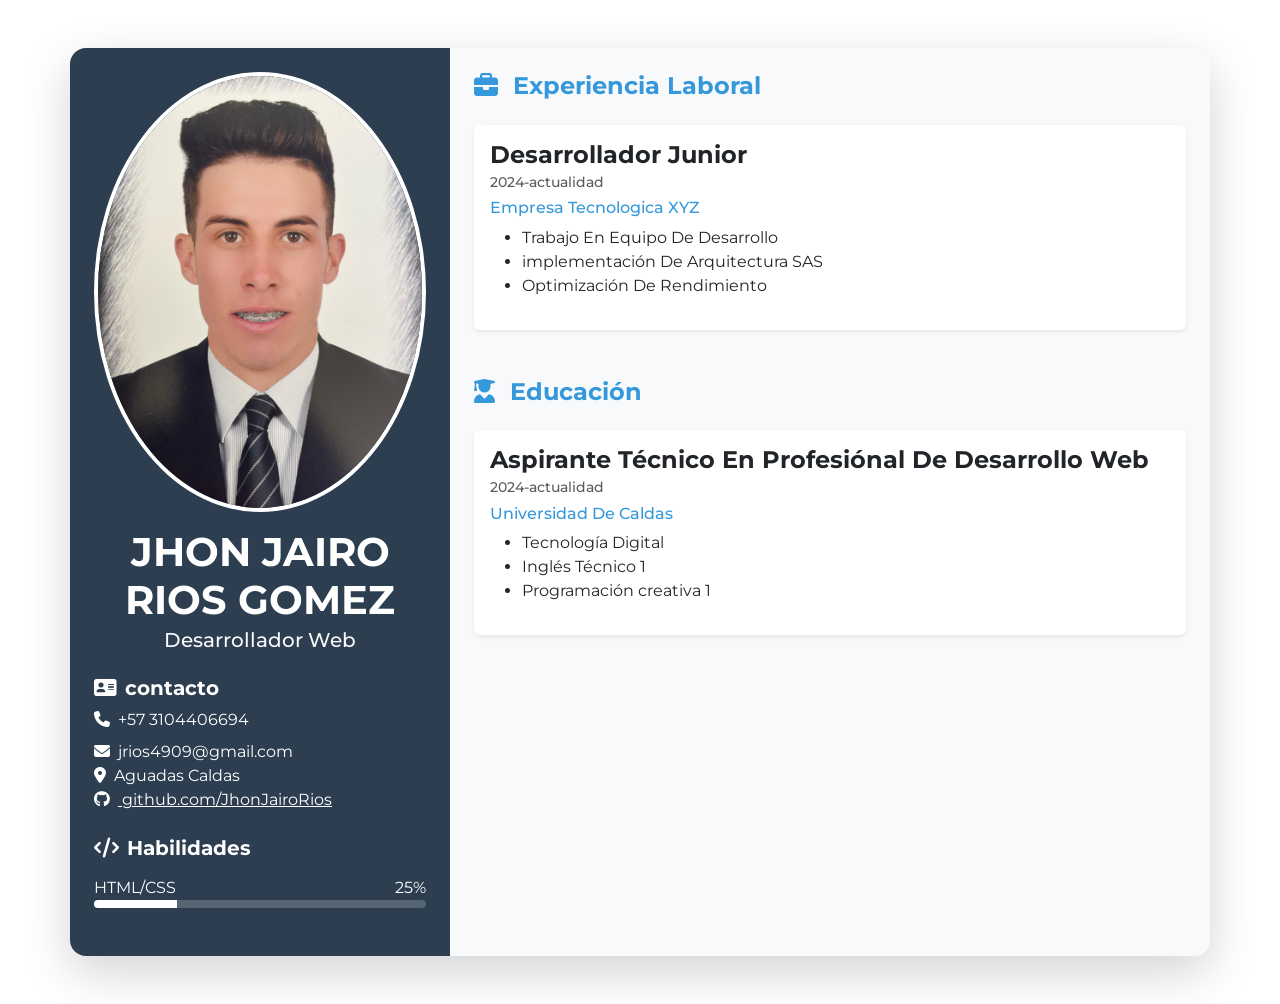
==== index.html @ a8cc1944 "first commit" ====
<!DOCTYPE html>
<html lang="en">

<head>
    <meta charset="UTF-8">
    <meta name="viewport" content="width=device-width, initial-scale=1.0">
    <title>Document</title>
    <!-- Bootstrap 5 -->
    <link href="https://cdn.jsdelivr.net/npm/bootstrap@5.3.0/dist/css/bootstrap.min.css" rel="stylesheet">
    <!-- Font Awesome -->
    <link rel="stylesheet" href="https://cdnjs.cloudflare.com/ajax/libs/font-awesome/6.4.0/css/all.min.css">
    <!-- Google Fonts -->
    <link href="https://fonts.googleapis.com/css2?family=Montserrat:wght@400;600&display=swap" rel="stylesheet">
    <!-- CSS personalizado -->
    <link rel="stylesheet" href="styles.css">
</head>

<body>

    <div class="container-lg my-5">
        <div class="row shadow-lg rounded-4 overflow-hidden">

            <!-- Columna Izquierda -->
            <div class="col-md-4 bg-primary text-white p-4">
                <header class="text-center mb-4">

                    <img src="img/img4.jpg" class="img-fluid rounded-circle border border-4 border-white mb-3"
                        alt="Foto Perfil">
                    <h1 class="fw-bold mb-1">JHON JAIRO RIOS GOMEZ</h1>
                    <h2 class="h5 text-light"> Desarrollador Web</h2>
                </header>

                <section class="mb-4">
                    <h5 class="fw-bold"> <i class="fas fa-address-card me-2"></i>contacto</h5>
                    <ul class="list-unstyled">
                        <li class="mb-2">
                            <i class="fas fa-phone me-2"></i>+57 3104406694

                        </li>
                        <i class="fas fa-envelope me-2"></i>jrios4909@gmail.com
                        <li>
                            <i class="fas fa-map-marker-alt me-2"></i>Aguadas Caldas
                        </li>
                        <li class="mb-2">
                            <a class="text-white" href="https://github.com/JhonJairoRios" target="_blank">
                                <i class="fab fa-github me-2"></i>
                                github.com/JhonJairoRios
                            </a>
                        </li>
                    </ul>

                </section>

                <section class="mb-4">
                    <h3 class="h5 fw-bold mb-3"><i class="fas fa-code me-2"></i>Habilidades</h3>
                    <div class="skill mb-3">
                        <div class="d-flex justify-content-between">
                            <span>HTML/CSS</span>
                            <span>25%</span>
                        </div>
                        <div class="progress" style="height: 8px;">
                            <div class="progress-bar bg-white" role="progressbar" style="width: 25%"></div>
                        </div>
                    </div>
                    <!-- Repetir para otras habilidades -->
                </section>


            </div>
            <!-- Columna Derecha -->
            <div class="col-md-8 bg-light p-4">
                <section class="mb-5">
                    <h4 class="fw-bold text-primary mb-4">
                        <i class="fas fa-briefcase me-2"></i>
                        Experiencia Laboral
                    </h4>

                    <div class="card mb-3 border-0 shadow-sm">
                        <div class="card-body">

                            <h4 class="card-title fw-bold">Desarrollador Junior</h4>
                            <h5 class="card-subtitle mb-2 text-muted small">
                                2024-actualidad

                            </h5>
                            <h6 class="text-primary">
                                Empresa Tecnologica XYZ
                            </h6>
                            <ul>
                                <li>Trabajo En Equipo De Desarrollo</li>
                                <li>implementación De Arquitectura SAS</li>
                                <li>Optimización De Rendimiento</li>
                            </ul>
                        </div>
                    </div>
                </section>
                <section class="mb-5">
                    <h4 class="fw-bold text-primary mb-4">
                        <i class="fa-solid fa-user-graduate me-2"></i>
                        Educación
                    </h4>

                    <div class="card mb-3 border-0 shadow-sm">
                        <div class="card-body">

                            <h4 class="card-title fw-bold">Aspirante Técnico En Profesiónal De Desarrollo Web</h4>
                            <h5 class="card-subtitle mb-2 text-muted small">
                                2024-actualidad

                            </h5>
                            <h6 class="text-primary">
                                Universidad De Caldas
                            </h6>
                            <ul>
                                <li>Tecnología Digital</li>
                                <li>Inglés Técnico 1</li>
                                <li>Programación creativa 1</li>
                            </ul>
                        </div>
                    </div>
                </section>

            </div>

        </div>





    </div>



    <!-- Bootstrap JS -->
    <script src="https://cdn.jsdelivr.net/npm/bootstrap@5.3.0/dist/js/bootstrap.bundle.min.js"></script>
</body>

</html>
---- styles.css ----
.bg-primary{
    background-color: #2c3e50 !important;
}
*{
    font-family: 'Montserrat' , sans-serif;
}
/* Progreso personalizado */
.progress {
    background-color: rgba(255,255,255,0.2);
    border-radius: 20px;
    overflow: hidden;
}

.text-primary{
    color: #3498db !important;
}
/* Efectos Para Las Targetas */
.card{
    transition: trasnform 0.3s ease, box-shadow 0.3s ease;
   /*  transition-duration: 1000ms;
    transition-property: background-color,color; */

}
.card:hover{
    transform: translateY(-5px);
    box-shadow: 0 10px 20px rgba(0,0,0,0.1);
   /*  background-color: #abb1b8;
    color: #ffff; */
}
a:hover{
    color:black !important;
}
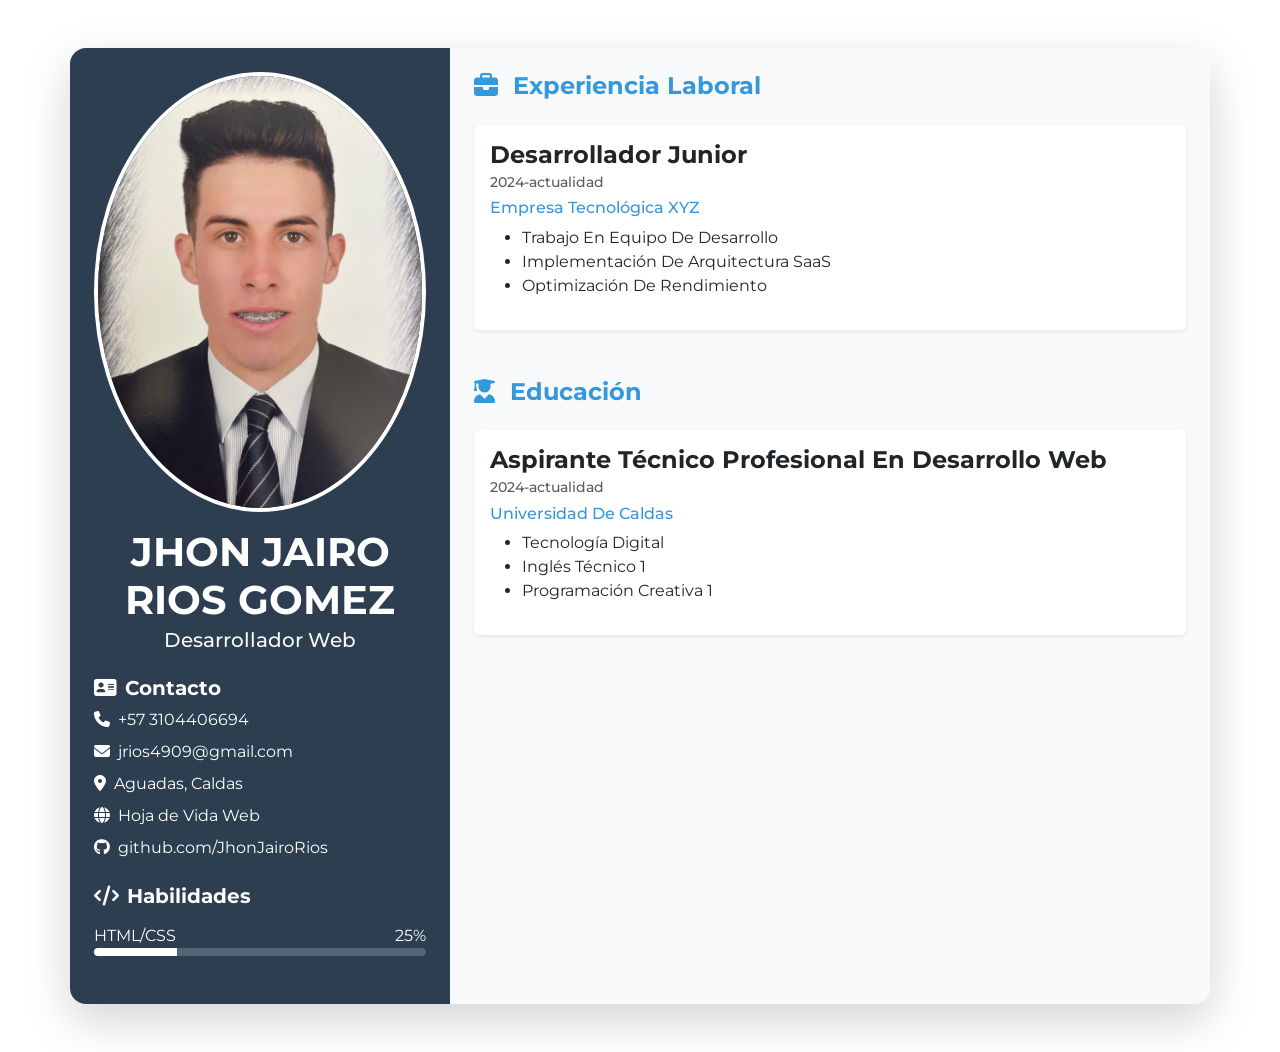
==== commit 970d0f55: "Actualizar hoja de vida visual, enlaces y estilos" ====
--- a/index.html
+++ b/index.html
@@ -1,10 +1,10 @@
 <!DOCTYPE html>
-<html lang="en">
+<html lang="es">
 
 <head>
     <meta charset="UTF-8">
     <meta name="viewport" content="width=device-width, initial-scale=1.0">
-    <title>Document</title>
+    <title>Hoja de Vida - Jhon Jairo Ríos Gómez</title>
     <!-- Bootstrap 5 -->
     <link href="https://cdn.jsdelivr.net/npm/bootstrap@5.3.0/dist/css/bootstrap.min.css" rel="stylesheet">
     <!-- Font Awesome -->
@@ -27,24 +27,29 @@
                     <img src="img/img4.jpg" class="img-fluid rounded-circle border border-4 border-white mb-3"
                         alt="Foto Perfil">
                     <h1 class="fw-bold mb-1">JHON JAIRO RIOS GOMEZ</h1>
-                    <h2 class="h5 text-light"> Desarrollador Web</h2>
+                    <h2 class="h5 text-light">Desarrollador Web</h2>
                 </header>
 
                 <section class="mb-4">
-                    <h5 class="fw-bold"> <i class="fas fa-address-card me-2"></i>contacto</h5>
+                    <h5 class="fw-bold"><i class="fas fa-address-card me-2"></i>Contacto</h5>
                     <ul class="list-unstyled">
                         <li class="mb-2">
                             <i class="fas fa-phone me-2"></i>+57 3104406694
-
-                        </li>
-                        <i class="fas fa-envelope me-2"></i>jrios4909@gmail.com
-                        <li>
-                            <i class="fas fa-map-marker-alt me-2"></i>Aguadas Caldas
                         </li>
                         <li class="mb-2">
-                            <a class="text-white" href="https://github.com/JhonJairoRios" target="_blank">
-                                <i class="fab fa-github me-2"></i>
-                                github.com/JhonJairoRios
+                            <i class="fas fa-envelope me-2"></i>jrios4909@gmail.com
+                        </li>
+                        <li class="mb-2">
+                            <i class="fas fa-map-marker-alt me-2"></i>Aguadas, Caldas
+                        </li>
+                        <li class="mb-2">
+                            <a class="text-white text-decoration-none" href="https://jhonjairorios.github.io/JhonJariroRios.github.io/" target="_blank">
+                                <i class="fas fa-globe me-2"></i>Hoja de Vida Web
+                            </a>
+                        </li>
+                        <li class="mb-2">
+                            <a class="text-white text-decoration-none" href="https://github.com/JhonJairoRios" target="_blank">
+                                <i class="fab fa-github me-2"></i>github.com/JhonJairoRios
                             </a>
                         </li>
                     </ul>
@@ -84,11 +89,11 @@
 
                             </h5>
                             <h6 class="text-primary">
-                                Empresa Tecnologica XYZ
+                                Empresa Tecnológica XYZ
                             </h6>
                             <ul>
                                 <li>Trabajo En Equipo De Desarrollo</li>
-                                <li>implementación De Arquitectura SAS</li>
+                                <li>Implementación De Arquitectura SaaS</li>
                                 <li>Optimización De Rendimiento</li>
                             </ul>
                         </div>
@@ -103,7 +108,7 @@
                     <div class="card mb-3 border-0 shadow-sm">
                         <div class="card-body">
 
-                            <h4 class="card-title fw-bold">Aspirante Técnico En Profesiónal De Desarrollo Web</h4>
+                            <h4 class="card-title fw-bold">Aspirante Técnico Profesional En Desarrollo Web</h4>
                             <h5 class="card-subtitle mb-2 text-muted small">
                                 2024-actualidad
 
@@ -114,7 +119,7 @@
                             <ul>
                                 <li>Tecnología Digital</li>
                                 <li>Inglés Técnico 1</li>
-                                <li>Programación creativa 1</li>
+                                <li>Programación Creativa 1</li>
                             </ul>
                         </div>
                     </div>
@@ -124,16 +129,10 @@
 
         </div>
 
-
-
-
-
     </div>
-
-
 
     <!-- Bootstrap JS -->
     <script src="https://cdn.jsdelivr.net/npm/bootstrap@5.3.0/dist/js/bootstrap.bundle.min.js"></script>
 </body>
 
-</html>+</html>
--- a/styles.css
+++ b/styles.css
@@ -14,9 +14,9 @@
 .text-primary{
     color: #3498db !important;
 }
-/* Efectos Para Las Targetas */
+/* Efectos Para Las Tarjetas */
 .card{
-    transition: trasnform 0.3s ease, box-shadow 0.3s ease;
+    transition: transform 0.3s ease, box-shadow 0.3s ease;
    /*  transition-duration: 1000ms;
     transition-property: background-color,color; */
 
@@ -29,4 +29,4 @@
 }
 a:hover{
     color:black !important;
-}+}
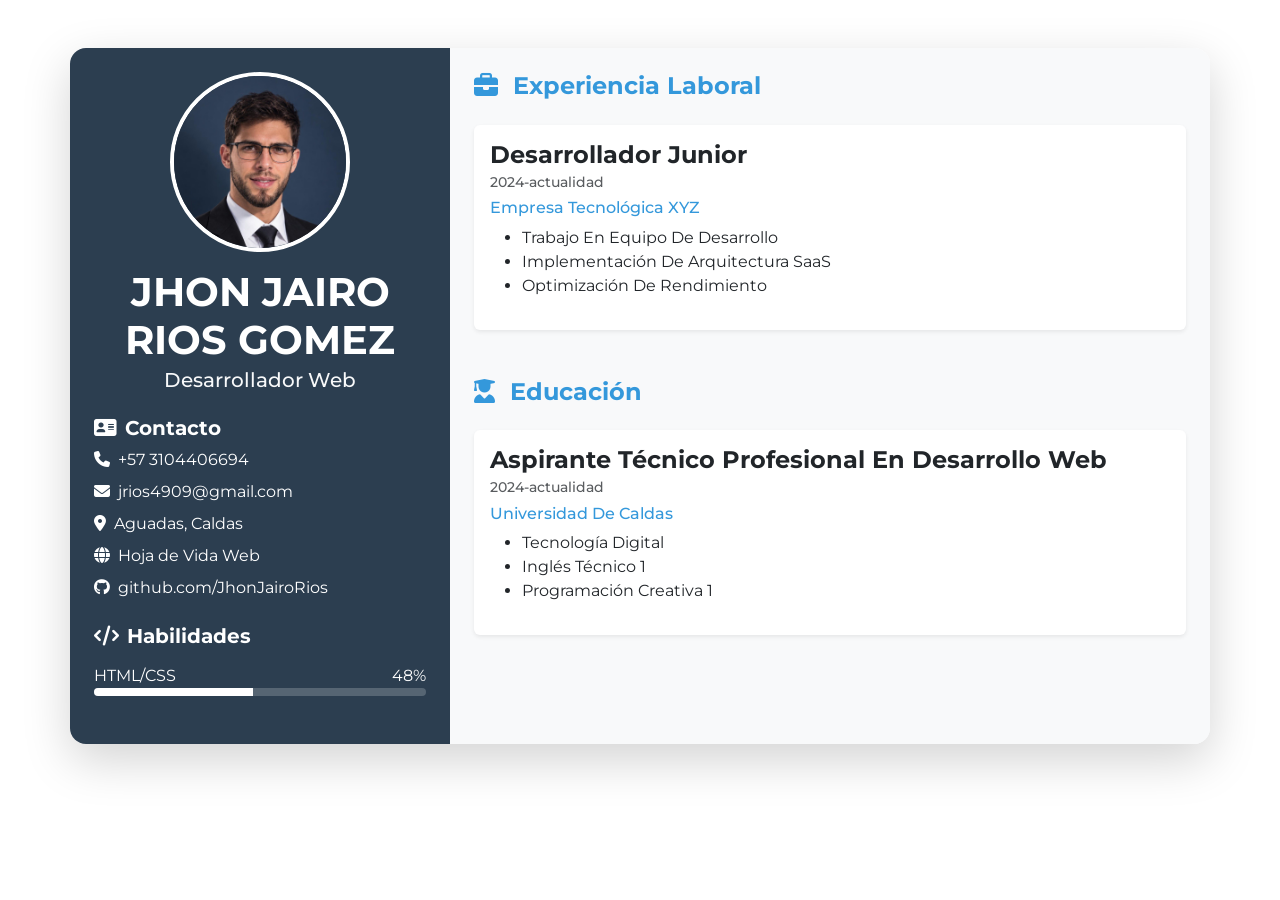
==== commit 93a776a8: "Actualizar foto de perfil y habilidad HTML/CSS al 48%" ====
--- a/index.html
+++ b/index.html
@@ -25,6 +25,7 @@
                 <header class="text-center mb-4">
 
                     <img src="img/img4.jpg" class="img-fluid rounded-circle border border-4 border-white mb-3"
+                        style="width: 180px; height: 180px; object-fit: cover; object-position: top;"
                         alt="Foto Perfil">
                     <h1 class="fw-bold mb-1">JHON JAIRO RIOS GOMEZ</h1>
                     <h2 class="h5 text-light">Desarrollador Web</h2>
@@ -61,10 +62,10 @@
                     <div class="skill mb-3">
                         <div class="d-flex justify-content-between">
                             <span>HTML/CSS</span>
-                            <span>25%</span>
+                            <span>48%</span>
                         </div>
                         <div class="progress" style="height: 8px;">
-                            <div class="progress-bar bg-white" role="progressbar" style="width: 25%"></div>
+                            <div class="progress-bar bg-white" role="progressbar" style="width: 48%"></div>
                         </div>
                     </div>
                     <!-- Repetir para otras habilidades -->
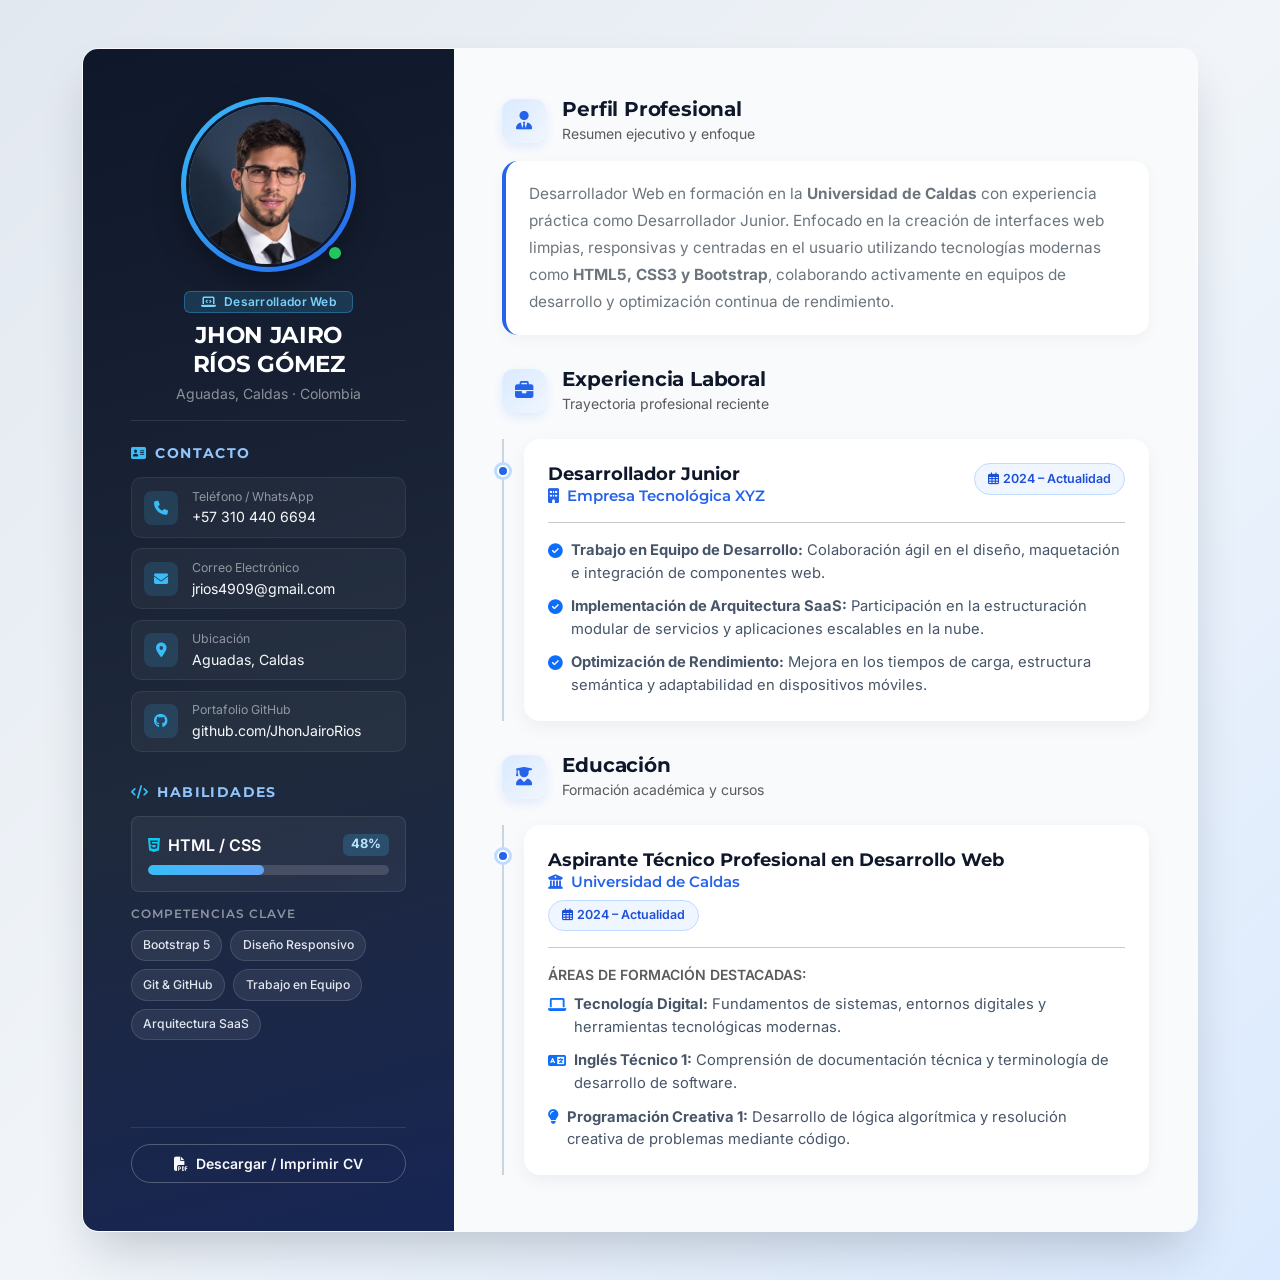
==== commit fd05d62c: "Rediseño ejecutivo profesional, nueva foto de perfil y habilidad HTML/CSS al 48%" ====
--- a/index.html
+++ b/index.html
@@ -4,133 +4,228 @@
 <head>
     <meta charset="UTF-8">
     <meta name="viewport" content="width=device-width, initial-scale=1.0">
-    <title>Hoja de Vida - Jhon Jairo Ríos Gómez</title>
+    <title>Jhon Jairo Ríos Gómez | Desarrollador Web - Hoja de Vida</title>
     <!-- Bootstrap 5 -->
     <link href="https://cdn.jsdelivr.net/npm/bootstrap@5.3.0/dist/css/bootstrap.min.css" rel="stylesheet">
     <!-- Font Awesome -->
     <link rel="stylesheet" href="https://cdnjs.cloudflare.com/ajax/libs/font-awesome/6.4.0/css/all.min.css">
     <!-- Google Fonts -->
-    <link href="https://fonts.googleapis.com/css2?family=Montserrat:wght@400;600&display=swap" rel="stylesheet">
+    <link href="https://fonts.googleapis.com/css2?family=Montserrat:wght@400;500;600;700;800&family=Inter:wght@400;500;600&display=swap" rel="stylesheet">
     <!-- CSS personalizado -->
     <link rel="stylesheet" href="styles.css">
 </head>
 
 <body>
 
-    <div class="container-lg my-5">
-        <div class="row shadow-lg rounded-4 overflow-hidden">
-
-            <!-- Columna Izquierda -->
-            <div class="col-md-4 bg-primary text-white p-4">
-                <header class="text-center mb-4">
-
-                    <img src="img/img4.jpg" class="img-fluid rounded-circle border border-4 border-white mb-3"
-                        style="width: 180px; height: 180px; object-fit: cover; object-position: top;"
-                        alt="Foto Perfil">
-                    <h1 class="fw-bold mb-1">JHON JAIRO RIOS GOMEZ</h1>
-                    <h2 class="h5 text-light">Desarrollador Web</h2>
-                </header>
-
-                <section class="mb-4">
-                    <h5 class="fw-bold"><i class="fas fa-address-card me-2"></i>Contacto</h5>
-                    <ul class="list-unstyled">
-                        <li class="mb-2">
-                            <i class="fas fa-phone me-2"></i>+57 3104406694
-                        </li>
-                        <li class="mb-2">
-                            <i class="fas fa-envelope me-2"></i>jrios4909@gmail.com
-                        </li>
-                        <li class="mb-2">
-                            <i class="fas fa-map-marker-alt me-2"></i>Aguadas, Caldas
-                        </li>
-                        <li class="mb-2">
-                            <a class="text-white text-decoration-none" href="https://jhonjairorios.github.io/JhonJariroRios.github.io/" target="_blank">
-                                <i class="fas fa-globe me-2"></i>Hoja de Vida Web
-                            </a>
-                        </li>
-                        <li class="mb-2">
-                            <a class="text-white text-decoration-none" href="https://github.com/JhonJairoRios" target="_blank">
-                                <i class="fab fa-github me-2"></i>github.com/JhonJairoRios
-                            </a>
-                        </li>
-                    </ul>
-
+    <main class="container-lg py-4 py-lg-5">
+        <div class="cv-wrapper row g-0 rounded-4 overflow-hidden">
+
+            <!-- Columna Izquierda (Sidebar Ejecutivo) -->
+            <aside class="col-lg-4 sidebar-panel text-white p-4 p-xl-5 d-flex flex-column justify-content-between">
+                <div>
+                    <!-- Encabezado y Foto de Perfil -->
+                    <header class="text-center mb-4 pb-3 border-bottom border-light border-opacity-10">
+                        <div class="avatar-wrapper mx-auto mb-3">
+                            <img src="img/img4.jpg" class="avatar-img rounded-circle" alt="Foto de perfil de Jhon Jairo Ríos Gómez">
+                            <span class="status-dot" title="Disponible"></span>
+                        </div>
+                        <span class="badge role-pill mb-2 px-3 py-1">
+                            <i class="fas fa-laptop-code me-1"></i> Desarrollador Web
+                        </span>
+                        <h1 class="profile-name fw-bold mb-1">JHON JAIRO RÍOS GÓMEZ</h1>
+                        <p class="text-white-50 small mb-0">Aguadas, Caldas · Colombia</p>
+                    </header>
+
+                    <!-- Contacto -->
+                    <section class="mb-4 pb-2">
+                        <h2 class="sidebar-title text-uppercase fw-bold mb-3">
+                            <i class="fas fa-address-card me-2 accent-icon"></i>Contacto
+                        </h2>
+                        <ul class="list-unstyled contact-list mb-0">
+                            <li>
+                                <a href="tel:+573104406694" class="contact-item">
+                                    <span class="contact-icon"><i class="fas fa-phone"></i></span>
+                                    <div>
+                                        <small class="d-block text-white-50">Teléfono / WhatsApp</small>
+                                        <span>+57 310 440 6694</span>
+                                    </div>
+                                </a>
+                            </li>
+                            <li>
+                                <a href="mailto:jrios4909@gmail.com" class="contact-item">
+                                    <span class="contact-icon"><i class="fas fa-envelope"></i></span>
+                                    <div>
+                                        <small class="d-block text-white-50">Correo Electrónico</small>
+                                        <span>jrios4909@gmail.com</span>
+                                    </div>
+                                </a>
+                            </li>
+                            <li>
+                                <div class="contact-item">
+                                    <span class="contact-icon"><i class="fas fa-map-marker-alt"></i></span>
+                                    <div>
+                                        <small class="d-block text-white-50">Ubicación</small>
+                                        <span>Aguadas, Caldas</span>
+                                    </div>
+                                </div>
+                            </li>
+                            <li>
+                                <a href="https://github.com/JhonJairoRios" target="_blank" rel="noopener noreferrer" class="contact-item">
+                                    <span class="contact-icon"><i class="fab fa-github"></i></span>
+                                    <div>
+                                        <small class="d-block text-white-50">Portafolio GitHub</small>
+                                        <span>github.com/JhonJairoRios</span>
+                                    </div>
+                                </a>
+                            </li>
+                        </ul>
+                    </section>
+
+                    <!-- Habilidades Técnicas -->
+                    <section class="mb-4">
+                        <h2 class="sidebar-title text-uppercase fw-bold mb-3">
+                            <i class="fas fa-code me-2 accent-icon"></i>Habilidades
+                        </h2>
+
+                        <div class="skill-box p-3 rounded-3 mb-3">
+                            <div class="d-flex justify-content-between align-items-center mb-2">
+                                <span class="fw-semibold"><i class="fab fa-html5 me-2 text-info"></i>HTML / CSS</span>
+                                <span class="badge skill-percent-badge">48%</span>
+                            </div>
+                            <div class="progress" role="progressbar" aria-label="Nivel de HTML y CSS" aria-valuenow="48" aria-valuemin="0" aria-valuemax="100">
+                                <div class="progress-bar skill-bar-fill" style="width: 48%"></div>
+                            </div>
+                        </div>
+
+                        <h3 class="sidebar-subtitle text-white-50 text-uppercase fw-semibold mb-2 mt-3">Competencias Clave</h3>
+                        <div class="d-flex flex-wrap gap-2">
+                            <span class="skill-tag">Bootstrap 5</span>
+                            <span class="skill-tag">Diseño Responsivo</span>
+                            <span class="skill-tag">Git &amp; GitHub</span>
+                            <span class="skill-tag">Trabajo en Equipo</span>
+                            <span class="skill-tag">Arquitectura SaaS</span>
+                        </div>
+                    </section>
+                </div>
+
+                <!-- Pie de barra lateral -->
+                <footer class="pt-3 border-top border-light border-opacity-10 text-center d-print-none">
+                    <button onclick="window.print()" class="btn btn-outline-light btn-sm w-100 rounded-pill py-2 fw-semibold print-btn">
+                        <i class="fas fa-file-pdf me-2"></i>Descargar / Imprimir CV
+                    </button>
+                </footer>
+            </aside>
+
+            <!-- Columna Derecha (Contenido Principal) -->
+            <div class="col-lg-8 main-panel p-4 p-xl-5">
+
+                <!-- Perfil Profesional -->
+                <section class="mb-4 pb-2">
+                    <div class="section-header d-flex align-items-center mb-3">
+                        <span class="section-icon me-3"><i class="fas fa-user-tie"></i></span>
+                        <div>
+                            <h2 class="section-title fw-bold mb-0">Perfil Profesional</h2>
+                            <small class="text-muted">Resumen ejecutivo y enfoque</small>
+                        </div>
+                    </div>
+                    <p class="profile-summary text-secondary mb-0">
+                        Desarrollador Web en formación en la <strong>Universidad de Caldas</strong> con experiencia práctica como Desarrollador Junior. Enfocado en la creación de interfaces web limpias, responsivas y centradas en el usuario utilizando tecnologías modernas como <strong>HTML5, CSS3 y Bootstrap</strong>, colaborando activamente en equipos de desarrollo y optimización continua de rendimiento.
+                    </p>
                 </section>
 
-                <section class="mb-4">
-                    <h3 class="h5 fw-bold mb-3"><i class="fas fa-code me-2"></i>Habilidades</h3>
-                    <div class="skill mb-3">
-                        <div class="d-flex justify-content-between">
-                            <span>HTML/CSS</span>
-                            <span>48%</span>
-                        </div>
-                        <div class="progress" style="height: 8px;">
-                            <div class="progress-bar bg-white" role="progressbar" style="width: 48%"></div>
-                        </div>
-                    </div>
-                    <!-- Repetir para otras habilidades -->
+                <!-- Experiencia Laboral -->
+                <section class="mb-4 pb-2">
+                    <div class="section-header d-flex align-items-center mb-4">
+                        <span class="section-icon me-3"><i class="fas fa-briefcase"></i></span>
+                        <div>
+                            <h2 class="section-title fw-bold mb-0">Experiencia Laboral</h2>
+                            <small class="text-muted">Trayectoria profesional reciente</small>
+                        </div>
+                    </div>
+
+                    <div class="timeline-container">
+                        <article class="card cv-card border-0">
+                            <div class="card-body p-4">
+                                <div class="d-flex flex-wrap justify-content-between align-items-start gap-2 mb-2">
+                                    <div>
+                                        <h3 class="card-role fw-bold mb-1">Desarrollador Junior</h3>
+                                        <h4 class="card-company fw-semibold mb-0">
+                                            <i class="fas fa-building me-2"></i>Empresa Tecnológica XYZ
+                                        </h4>
+                                    </div>
+                                    <span class="date-badge">
+                                        <i class="far fa-calendar-alt me-1"></i>2024 – Actualidad
+                                    </span>
+                                </div>
+                                <hr class="my-3 opacity-10">
+                                <ul class="achievement-list mb-0">
+                                    <li>
+                                        <i class="fas fa-check-circle me-2 text-primary"></i>
+                                        <span><strong>Trabajo en Equipo de Desarrollo:</strong> Colaboración ágil en el diseño, maquetación e integración de componentes web.</span>
+                                    </li>
+                                    <li>
+                                        <i class="fas fa-check-circle me-2 text-primary"></i>
+                                        <span><strong>Implementación de Arquitectura SaaS:</strong> Participación en la estructuración modular de servicios y aplicaciones escalables en la nube.</span>
+                                    </li>
+                                    <li>
+                                        <i class="fas fa-check-circle me-2 text-primary"></i>
+                                        <span><strong>Optimización de Rendimiento:</strong> Mejora en los tiempos de carga, estructura semántica y adaptabilidad en dispositivos móviles.</span>
+                                    </li>
+                                </ul>
+                            </div>
+                        </article>
+                    </div>
                 </section>
 
+                <!-- Educación -->
+                <section class="mb-2">
+                    <div class="section-header d-flex align-items-center mb-4">
+                        <span class="section-icon me-3"><i class="fa-solid fa-user-graduate"></i></span>
+                        <div>
+                            <h2 class="section-title fw-bold mb-0">Educación</h2>
+                            <small class="text-muted">Formación académica y cursos</small>
+                        </div>
+                    </div>
+
+                    <div class="timeline-container">
+                        <article class="card cv-card border-0">
+                            <div class="card-body p-4">
+                                <div class="d-flex flex-wrap justify-content-between align-items-start gap-2 mb-2">
+                                    <div>
+                                        <h3 class="card-role fw-bold mb-1">Aspirante Técnico Profesional en Desarrollo Web</h3>
+                                        <h4 class="card-company fw-semibold mb-0">
+                                            <i class="fas fa-university me-2"></i>Universidad de Caldas
+                                        </h4>
+                                    </div>
+                                    <span class="date-badge">
+                                        <i class="far fa-calendar-alt me-1"></i>2024 – Actualidad
+                                    </span>
+                                </div>
+                                <hr class="my-3 opacity-10">
+                                <p class="text-muted small fw-semibold text-uppercase mb-2">Áreas de formación destacadas:</p>
+                                <ul class="achievement-list mb-0">
+                                    <li>
+                                        <i class="fas fa-laptop me-2 text-primary"></i>
+                                        <span><strong>Tecnología Digital:</strong> Fundamentos de sistemas, entornos digitales y herramientas tecnológicas modernas.</span>
+                                    </li>
+                                    <li>
+                                        <i class="fas fa-language me-2 text-primary"></i>
+                                        <span><strong>Inglés Técnico 1:</strong> Comprensión de documentación técnica y terminología de desarrollo de software.</span>
+                                    </li>
+                                    <li>
+                                        <i class="fas fa-lightbulb me-2 text-primary"></i>
+                                        <span><strong>Programación Creativa 1:</strong> Desarrollo de lógica algorítmica y resolución creativa de problemas mediante código.</span>
+                                    </li>
+                                </ul>
+                            </div>
+                        </article>
+                    </div>
+                </section>
 
             </div>
-            <!-- Columna Derecha -->
-            <div class="col-md-8 bg-light p-4">
-                <section class="mb-5">
-                    <h4 class="fw-bold text-primary mb-4">
-                        <i class="fas fa-briefcase me-2"></i>
-                        Experiencia Laboral
-                    </h4>
-
-                    <div class="card mb-3 border-0 shadow-sm">
-                        <div class="card-body">
-
-                            <h4 class="card-title fw-bold">Desarrollador Junior</h4>
-                            <h5 class="card-subtitle mb-2 text-muted small">
-                                2024-actualidad
-
-                            </h5>
-                            <h6 class="text-primary">
-                                Empresa Tecnológica XYZ
-                            </h6>
-                            <ul>
-                                <li>Trabajo En Equipo De Desarrollo</li>
-                                <li>Implementación De Arquitectura SaaS</li>
-                                <li>Optimización De Rendimiento</li>
-                            </ul>
-                        </div>
-                    </div>
-                </section>
-                <section class="mb-5">
-                    <h4 class="fw-bold text-primary mb-4">
-                        <i class="fa-solid fa-user-graduate me-2"></i>
-                        Educación
-                    </h4>
-
-                    <div class="card mb-3 border-0 shadow-sm">
-                        <div class="card-body">
-
-                            <h4 class="card-title fw-bold">Aspirante Técnico Profesional En Desarrollo Web</h4>
-                            <h5 class="card-subtitle mb-2 text-muted small">
-                                2024-actualidad
-
-                            </h5>
-                            <h6 class="text-primary">
-                                Universidad De Caldas
-                            </h6>
-                            <ul>
-                                <li>Tecnología Digital</li>
-                                <li>Inglés Técnico 1</li>
-                                <li>Programación Creativa 1</li>
-                            </ul>
-                        </div>
-                    </div>
-                </section>
-
-            </div>
 
         </div>
-
-    </div>
+    </main>
 
     <!-- Bootstrap JS -->
     <script src="https://cdn.jsdelivr.net/npm/bootstrap@5.3.0/dist/js/bootstrap.bundle.min.js"></script>
--- a/styles.css
+++ b/styles.css
@@ -1,32 +1,306 @@
-.bg-primary{
-    background-color: #2c3e50 !important;
-}
-*{
-    font-family: 'Montserrat' , sans-serif;
-}
-/* Progreso personalizado */
+:root {
+    --cv-navy-dark: #0f172a;
+    --cv-navy-mid: #1e293b;
+    --cv-navy-accent: #1d4ed8;
+    --cv-cyan: #38bdf8;
+    --cv-primary: #2563eb;
+    --cv-surface: #f8fafc;
+    --cv-card-bg: #ffffff;
+    --cv-text-main: #0f172a;
+    --cv-text-muted: #475569;
+}
+
+* {
+    font-family: 'Inter', 'Montserrat', sans-serif;
+}
+
+h1, h2, h3, h4, h5, h6 {
+    font-family: 'Montserrat', sans-serif;
+    text-wrap: balance;
+}
+
+p, li {
+    text-wrap: pretty;
+}
+
+body {
+    background: linear-gradient(135deg, #e2e8f0 0%, #f1f5f9 50%, #dbeafe 100%);
+    min-height: 100vh;
+    color: var(--cv-text-main);
+}
+
+.cv-wrapper {
+    box-shadow: 0 25px 50px -12px rgba(15, 23, 42, 0.22);
+    border: 1px solid rgba(255, 255, 255, 0.7);
+}
+
+/* Sidebar Ejecutivo */
+.sidebar-panel {
+    background: linear-gradient(165deg, var(--cv-navy-dark) 0%, var(--cv-navy-mid) 60%, #172554 100%);
+    position: relative;
+}
+
+.avatar-wrapper {
+    position: relative;
+    width: 175px;
+    height: 175px;
+    padding: 5px;
+    border-radius: 50%;
+    background: linear-gradient(135deg, var(--cv-cyan), var(--cv-primary));
+    box-shadow: 0 12px 28px rgba(0, 0, 0, 0.35);
+}
+
+.avatar-img {
+    width: 100%;
+    height: 100%;
+    object-fit: cover;
+    object-position: top center;
+    border: 3px solid var(--cv-navy-dark);
+}
+
+.status-dot {
+    position: absolute;
+    bottom: 10px;
+    right: 12px;
+    width: 18px;
+    height: 18px;
+    background-color: #22c55e;
+    border: 3px solid var(--cv-navy-dark);
+    border-radius: 50%;
+}
+
+.role-pill {
+    background: rgba(56, 189, 248, 0.16);
+    color: #7dd3fc;
+    border: 1px solid rgba(56, 189, 248, 0.35);
+    font-weight: 600;
+    letter-spacing: 0.3px;
+}
+
+.profile-name {
+    font-size: 1.45rem;
+    letter-spacing: -0.3px;
+    line-height: 1.25;
+}
+
+.sidebar-title {
+    font-size: 0.85rem;
+    letter-spacing: 1.4px;
+    color: #93c5fd;
+}
+
+.sidebar-subtitle {
+    font-size: 0.72rem;
+    letter-spacing: 1px;
+}
+
+.accent-icon {
+    color: var(--cv-cyan);
+}
+
+/* Lista de Contacto */
+.contact-list {
+    display: flex;
+    flex-direction: column;
+    gap: 0.65rem;
+}
+
+.contact-item {
+    display: flex;
+    align-items: center;
+    gap: 0.85rem;
+    padding: 0.6rem 0.75rem;
+    border-radius: 0.65rem;
+    background: rgba(255, 255, 255, 0.04);
+    border: 1px solid rgba(255, 255, 255, 0.07);
+    color: #f8fafc;
+    text-decoration: none;
+    font-size: 0.88rem;
+    transition: background-color 0.25s ease, border-color 0.25s ease, translate 0.25s ease;
+    translate: 0 0;
+}
+
+a.contact-item:hover {
+    background: rgba(56, 189, 248, 0.12);
+    border-color: rgba(56, 189, 248, 0.4);
+    color: #ffffff;
+    translate: 4px 0;
+}
+
+.contact-icon {
+    width: 34px;
+    height: 34px;
+    border-radius: 0.5rem;
+    background: rgba(56, 189, 248, 0.15);
+    color: var(--cv-cyan);
+    display: inline-flex;
+    align-items: center;
+    justify-content: center;
+    flex-shrink: 0;
+}
+
+/* Habilidades */
+.skill-box {
+    background: rgba(255, 255, 255, 0.05);
+    border: 1px solid rgba(255, 255, 255, 0.09);
+}
+
+.skill-percent-badge {
+    background: rgba(56, 189, 248, 0.2);
+    color: #bae6fd;
+    font-weight: 700;
+    font-size: 0.8rem;
+}
+
 .progress {
-    background-color: rgba(255,255,255,0.2);
-    border-radius: 20px;
+    height: 10px;
+    background-color: rgba(255, 255, 255, 0.14);
+    border-radius: 999px;
     overflow: hidden;
 }
 
-.text-primary{
-    color: #3498db !important;
-}
-/* Efectos Para Las Tarjetas */
-.card{
-    transition: transform 0.3s ease, box-shadow 0.3s ease;
-   /*  transition-duration: 1000ms;
-    transition-property: background-color,color; */
-
-}
-.card:hover{
-    transform: translateY(-5px);
-    box-shadow: 0 10px 20px rgba(0,0,0,0.1);
-   /*  background-color: #abb1b8;
-    color: #ffff; */
-}
-a:hover{
-    color:black !important;
-}
+.skill-bar-fill {
+    background: linear-gradient(90deg, var(--cv-cyan) 0%, #60a5fa 100%);
+    border-radius: 999px;
+}
+
+.skill-tag {
+    font-size: 0.76rem;
+    padding: 0.35rem 0.7rem;
+    border-radius: 999px;
+    background: rgba(255, 255, 255, 0.07);
+    border: 1px solid rgba(255, 255, 255, 0.12);
+    color: #e2e8f0;
+    font-weight: 500;
+}
+
+.print-btn {
+    border-color: rgba(255, 255, 255, 0.25);
+    transition: background-color 0.2s ease, border-color 0.2s ease;
+}
+
+.print-btn:hover {
+    background-color: var(--cv-cyan);
+    border-color: var(--cv-cyan);
+    color: var(--cv-navy-dark);
+}
+
+/* Panel Principal */
+.main-panel {
+    background-color: var(--cv-surface);
+}
+
+.section-icon {
+    width: 44px;
+    height: 44px;
+    border-radius: 12px;
+    background: linear-gradient(135deg, #dbeafe 0%, #eff6ff 100%);
+    color: var(--cv-primary);
+    display: inline-flex;
+    align-items: center;
+    justify-content: center;
+    font-size: 1.15rem;
+    box-shadow: 0 4px 10px rgba(37, 99, 235, 0.1);
+}
+
+.section-title {
+    font-size: 1.25rem;
+    color: var(--cv-navy-dark);
+    letter-spacing: -0.2px;
+}
+
+.profile-summary {
+    line-height: 1.75;
+    font-size: 0.96rem;
+    background: #ffffff;
+    padding: 1.25rem 1.4rem;
+    border-radius: 1rem;
+    border-left: 4px solid var(--cv-primary);
+    box-shadow: 0 4px 15px rgba(15, 23, 42, 0.04);
+}
+
+/* Línea de Tiempo y Tarjetas */
+.timeline-container {
+    position: relative;
+    padding-left: 1.25rem;
+    border-left: 2px solid #cbd5e1;
+}
+
+.cv-card {
+    position: relative;
+    background: var(--cv-card-bg);
+    border-radius: 1rem;
+    box-shadow: 0 6px 18px rgba(15, 23, 42, 0.05);
+    transition: translate 0.3s ease, box-shadow 0.3s ease;
+    translate: 0 0;
+}
+
+.cv-card::before {
+    content: "";
+    position: absolute;
+    left: -1.68rem;
+    top: 1.6rem;
+    width: 12px;
+    height: 12px;
+    border-radius: 50%;
+    background: var(--cv-primary);
+    border: 2px solid #ffffff;
+    box-shadow: 0 0 0 3px #bfdbfe;
+}
+
+.cv-card:hover {
+    translate: 0 -4px;
+    box-shadow: 0 14px 28px rgba(15, 23, 42, 0.1);
+}
+
+.card-role {
+    font-size: 1.1rem;
+    color: var(--cv-navy-dark);
+}
+
+.card-company {
+    font-size: 0.92rem;
+    color: var(--cv-primary);
+}
+
+.date-badge {
+    font-size: 0.78rem;
+    font-weight: 600;
+    padding: 0.35rem 0.8rem;
+    border-radius: 999px;
+    background-color: #eff6ff;
+    color: #1d4ed8;
+    border: 1px solid #bfdbfe;
+    white-space: nowrap;
+}
+
+.achievement-list {
+    list-style: none;
+    padding-left: 0;
+    display: flex;
+    flex-direction: column;
+    gap: 0.65rem;
+}
+
+.achievement-list li {
+    display: flex;
+    align-items: flex-start;
+    font-size: 0.92rem;
+    color: var(--cv-text-muted);
+    line-height: 1.55;
+}
+
+.achievement-list li i {
+    margin-top: 0.28rem;
+    flex-shrink: 0;
+}
+
+@media print {
+    body {
+        background: #ffffff;
+    }
+    .cv-wrapper {
+        box-shadow: none;
+        border: none;
+    }
+}
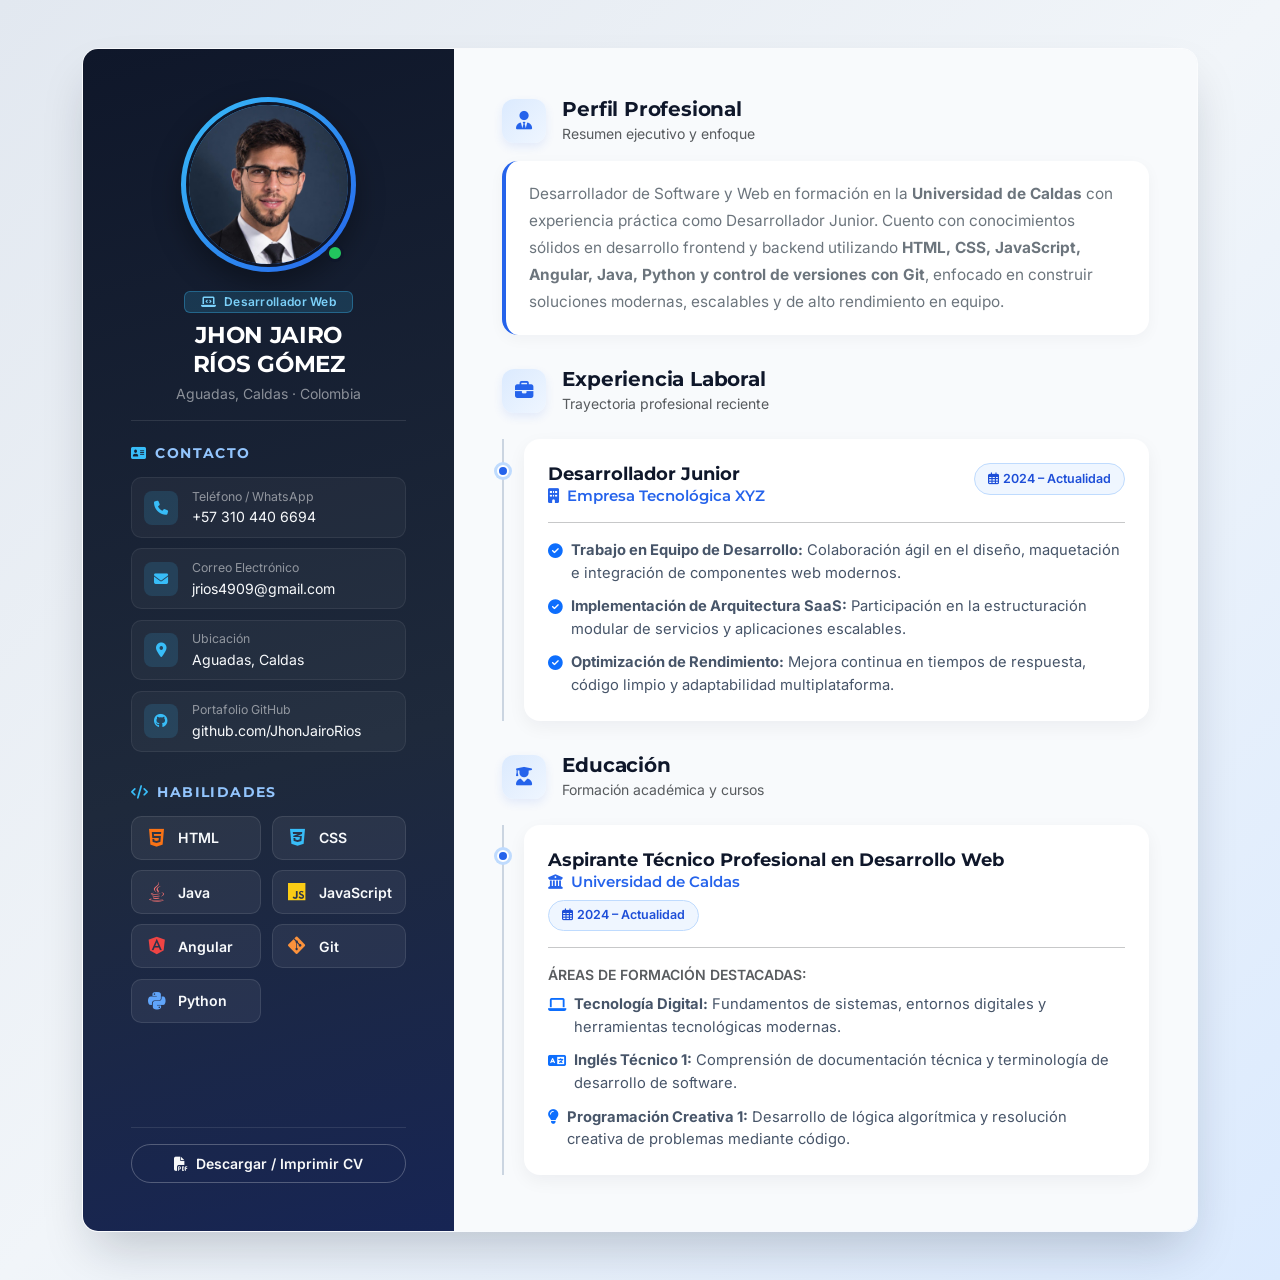
==== commit 23d12928: "Actualizar foto de perfil y habilidades (HTML, CSS, Java, JS, Angular, Git, Python) sin barra de por" ====
--- a/index.html
+++ b/index.html
@@ -12,7 +12,7 @@
     <!-- Google Fonts -->
     <link href="https://fonts.googleapis.com/css2?family=Montserrat:wght@400;500;600;700;800&family=Inter:wght@400;500;600&display=swap" rel="stylesheet">
     <!-- CSS personalizado -->
-    <link rel="stylesheet" href="styles.css">
+    <link rel="stylesheet" href="styles.css?v=3">
 </head>
 
 <body>
@@ -26,7 +26,7 @@
                     <!-- Encabezado y Foto de Perfil -->
                     <header class="text-center mb-4 pb-3 border-bottom border-light border-opacity-10">
                         <div class="avatar-wrapper mx-auto mb-3">
-                            <img src="img/img4.jpg" class="avatar-img rounded-circle" alt="Foto de perfil de Jhon Jairo Ríos Gómez">
+                            <img src="img/img4.jpg?v=3" class="avatar-img rounded-circle" alt="Foto de perfil de Jhon Jairo Ríos Gómez">
                             <span class="status-dot" title="Disponible"></span>
                         </div>
                         <span class="badge role-pill mb-2 px-3 py-1">
@@ -81,29 +81,41 @@
                         </ul>
                     </section>
 
-                    <!-- Habilidades Técnicas -->
+                    <!-- Habilidades Técnicas (Sin barra de porcentajes) -->
                     <section class="mb-4">
                         <h2 class="sidebar-title text-uppercase fw-bold mb-3">
                             <i class="fas fa-code me-2 accent-icon"></i>Habilidades
                         </h2>
 
-                        <div class="skill-box p-3 rounded-3 mb-3">
-                            <div class="d-flex justify-content-between align-items-center mb-2">
-                                <span class="fw-semibold"><i class="fab fa-html5 me-2 text-info"></i>HTML / CSS</span>
-                                <span class="badge skill-percent-badge">48%</span>
-                            </div>
-                            <div class="progress" role="progressbar" aria-label="Nivel de HTML y CSS" aria-valuenow="48" aria-valuemin="0" aria-valuemax="100">
-                                <div class="progress-bar skill-bar-fill" style="width: 48%"></div>
-                            </div>
-                        </div>
-
-                        <h3 class="sidebar-subtitle text-white-50 text-uppercase fw-semibold mb-2 mt-3">Competencias Clave</h3>
-                        <div class="d-flex flex-wrap gap-2">
-                            <span class="skill-tag">Bootstrap 5</span>
-                            <span class="skill-tag">Diseño Responsivo</span>
-                            <span class="skill-tag">Git &amp; GitHub</span>
-                            <span class="skill-tag">Trabajo en Equipo</span>
-                            <span class="skill-tag">Arquitectura SaaS</span>
+                        <div class="skills-grid">
+                            <div class="skill-item">
+                                <i class="fab fa-html5 skill-icon icon-html"></i>
+                                <span>HTML</span>
+                            </div>
+                            <div class="skill-item">
+                                <i class="fab fa-css3-alt skill-icon icon-css"></i>
+                                <span>CSS</span>
+                            </div>
+                            <div class="skill-item">
+                                <i class="fab fa-java skill-icon icon-java"></i>
+                                <span>Java</span>
+                            </div>
+                            <div class="skill-item">
+                                <i class="fab fa-js skill-icon icon-js"></i>
+                                <span>JavaScript</span>
+                            </div>
+                            <div class="skill-item">
+                                <i class="fab fa-angular skill-icon icon-angular"></i>
+                                <span>Angular</span>
+                            </div>
+                            <div class="skill-item">
+                                <i class="fab fa-git-alt skill-icon icon-git"></i>
+                                <span>Git</span>
+                            </div>
+                            <div class="skill-item">
+                                <i class="fab fa-python skill-icon icon-python"></i>
+                                <span>Python</span>
+                            </div>
                         </div>
                     </section>
                 </div>
@@ -129,7 +141,7 @@
                         </div>
                     </div>
                     <p class="profile-summary text-secondary mb-0">
-                        Desarrollador Web en formación en la <strong>Universidad de Caldas</strong> con experiencia práctica como Desarrollador Junior. Enfocado en la creación de interfaces web limpias, responsivas y centradas en el usuario utilizando tecnologías modernas como <strong>HTML5, CSS3 y Bootstrap</strong>, colaborando activamente en equipos de desarrollo y optimización continua de rendimiento.
+                        Desarrollador de Software y Web en formación en la <strong>Universidad de Caldas</strong> con experiencia práctica como Desarrollador Junior. Cuento con conocimientos sólidos en desarrollo frontend y backend utilizando <strong>HTML, CSS, JavaScript, Angular, Java, Python y control de versiones con Git</strong>, enfocado en construir soluciones modernas, escalables y de alto rendimiento en equipo.
                     </p>
                 </section>
 
@@ -161,15 +173,15 @@
                                 <ul class="achievement-list mb-0">
                                     <li>
                                         <i class="fas fa-check-circle me-2 text-primary"></i>
-                                        <span><strong>Trabajo en Equipo de Desarrollo:</strong> Colaboración ágil en el diseño, maquetación e integración de componentes web.</span>
+                                        <span><strong>Trabajo en Equipo de Desarrollo:</strong> Colaboración ágil en el diseño, maquetación e integración de componentes web modernos.</span>
                                     </li>
                                     <li>
                                         <i class="fas fa-check-circle me-2 text-primary"></i>
-                                        <span><strong>Implementación de Arquitectura SaaS:</strong> Participación en la estructuración modular de servicios y aplicaciones escalables en la nube.</span>
+                                        <span><strong>Implementación de Arquitectura SaaS:</strong> Participación en la estructuración modular de servicios y aplicaciones escalables.</span>
                                     </li>
                                     <li>
                                         <i class="fas fa-check-circle me-2 text-primary"></i>
-                                        <span><strong>Optimización de Rendimiento:</strong> Mejora en los tiempos de carga, estructura semántica y adaptabilidad en dispositivos móviles.</span>
+                                        <span><strong>Optimización de Rendimiento:</strong> Mejora continua en tiempos de respuesta, código limpio y adaptabilidad multiplataforma.</span>
                                     </li>
                                 </ul>
                             </div>
--- a/styles.css
+++ b/styles.css
@@ -87,11 +87,6 @@
     font-size: 0.85rem;
     letter-spacing: 1.4px;
     color: #93c5fd;
-}
-
-.sidebar-subtitle {
-    font-size: 0.72rem;
-    letter-spacing: 1px;
 }
 
 .accent-icon {
@@ -139,40 +134,48 @@
     flex-shrink: 0;
 }
 
-/* Habilidades */
-.skill-box {
-    background: rgba(255, 255, 255, 0.05);
-    border: 1px solid rgba(255, 255, 255, 0.09);
-}
-
-.skill-percent-badge {
-    background: rgba(56, 189, 248, 0.2);
-    color: #bae6fd;
-    font-weight: 700;
-    font-size: 0.8rem;
-}
-
-.progress {
-    height: 10px;
-    background-color: rgba(255, 255, 255, 0.14);
-    border-radius: 999px;
-    overflow: hidden;
-}
-
-.skill-bar-fill {
-    background: linear-gradient(90deg, var(--cv-cyan) 0%, #60a5fa 100%);
-    border-radius: 999px;
-}
-
-.skill-tag {
-    font-size: 0.76rem;
-    padding: 0.35rem 0.7rem;
-    border-radius: 999px;
-    background: rgba(255, 255, 255, 0.07);
-    border: 1px solid rgba(255, 255, 255, 0.12);
-    color: #e2e8f0;
-    font-weight: 500;
-}
+/* Grid de Habilidades (Sin barras de porcentaje) */
+.skills-grid {
+    display: grid;
+    grid-template-columns: repeat(2, 1fr);
+    gap: 0.65rem;
+}
+
+.skill-item {
+    display: flex;
+    align-items: center;
+    gap: 0.65rem;
+    padding: 0.65rem 0.85rem;
+    border-radius: 0.65rem;
+    background: rgba(255, 255, 255, 0.06);
+    border: 1px solid rgba(255, 255, 255, 0.1);
+    color: #f8fafc;
+    font-size: 0.88rem;
+    font-weight: 600;
+    transition: background-color 0.25s ease, border-color 0.25s ease, translate 0.25s ease;
+    translate: 0 0;
+}
+
+.skill-item:hover {
+    background: rgba(56, 189, 248, 0.14);
+    border-color: rgba(56, 189, 248, 0.4);
+    translate: 0 -2px;
+}
+
+.skill-icon {
+    font-size: 1.25rem;
+    width: 22px;
+    text-align: center;
+    flex-shrink: 0;
+}
+
+.icon-html { color: #f97316; }
+.icon-css { color: #38bdf8; }
+.icon-java { color: #f87171; }
+.icon-js { color: #facc15; }
+.icon-angular { color: #ef4444; }
+.icon-git { color: #fb923c; }
+.icon-python { color: #60a5fa; }
 
 .print-btn {
     border-color: rgba(255, 255, 255, 0.25);
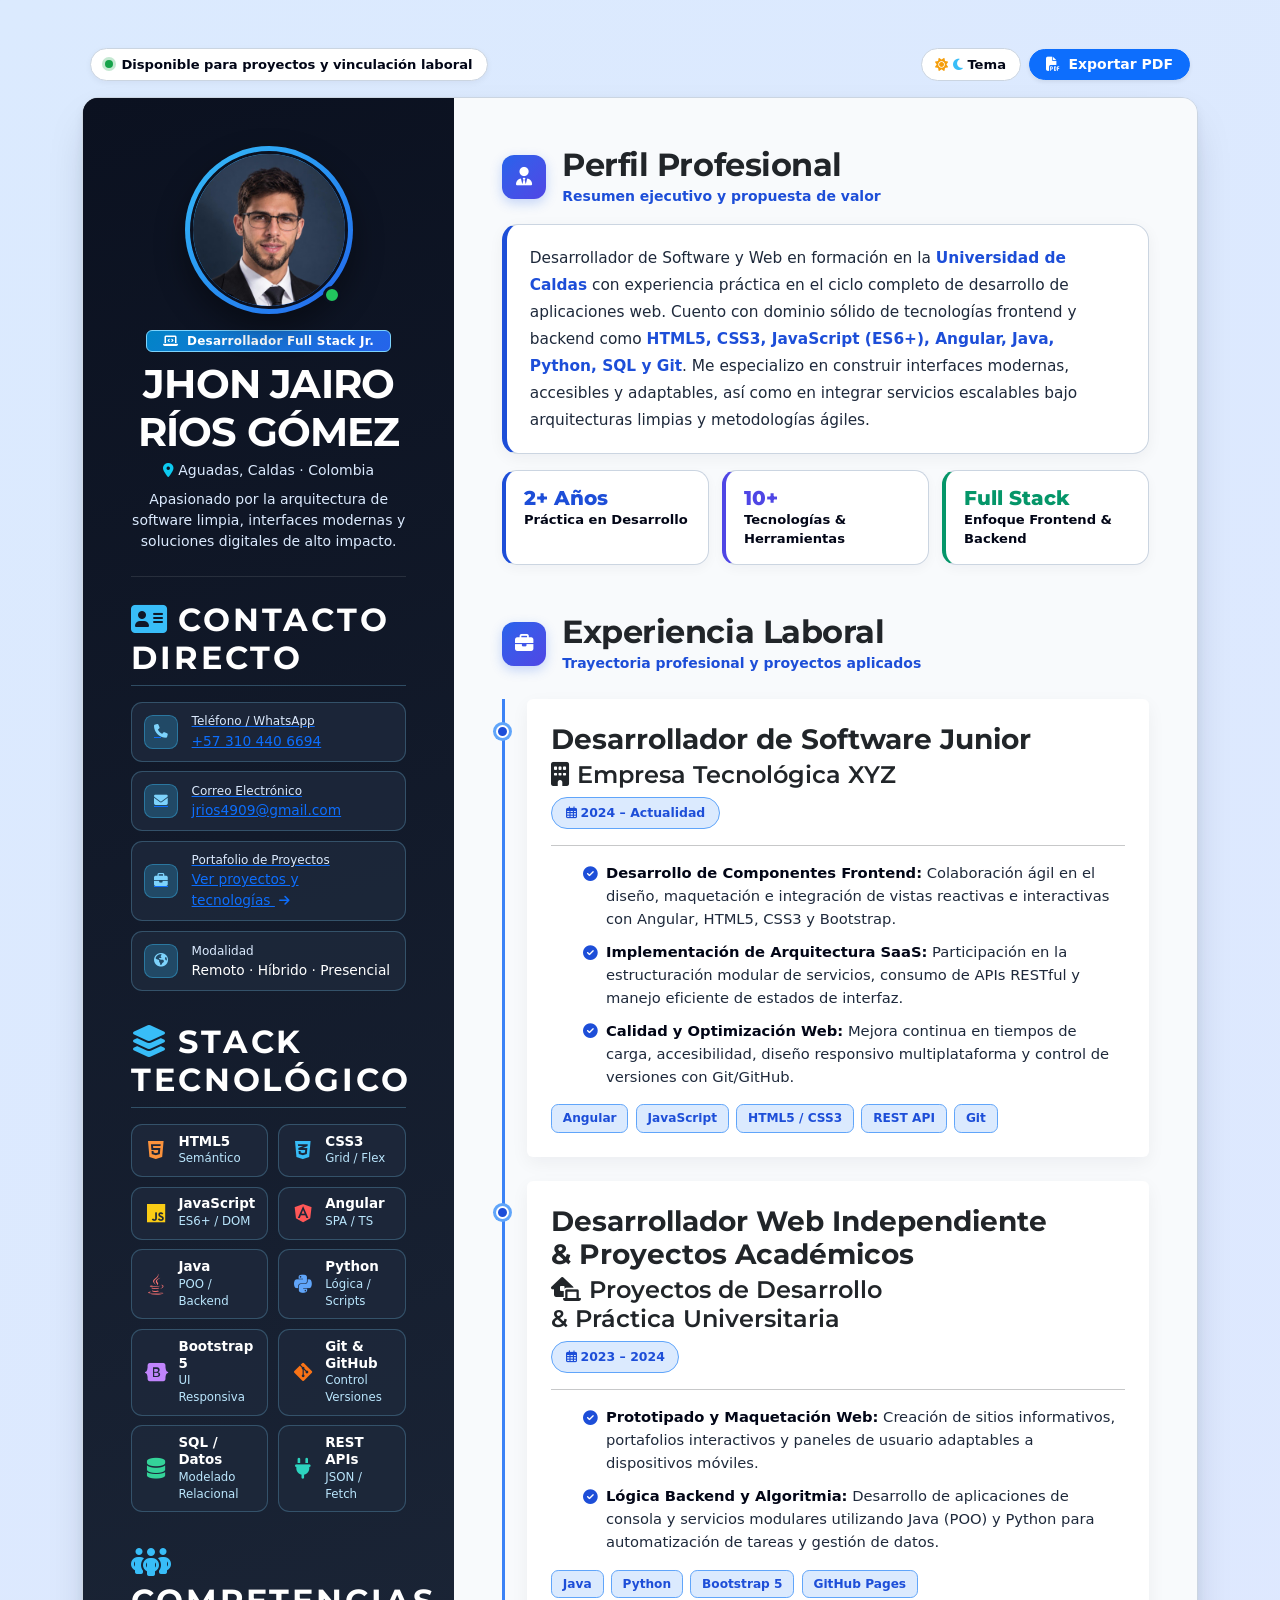
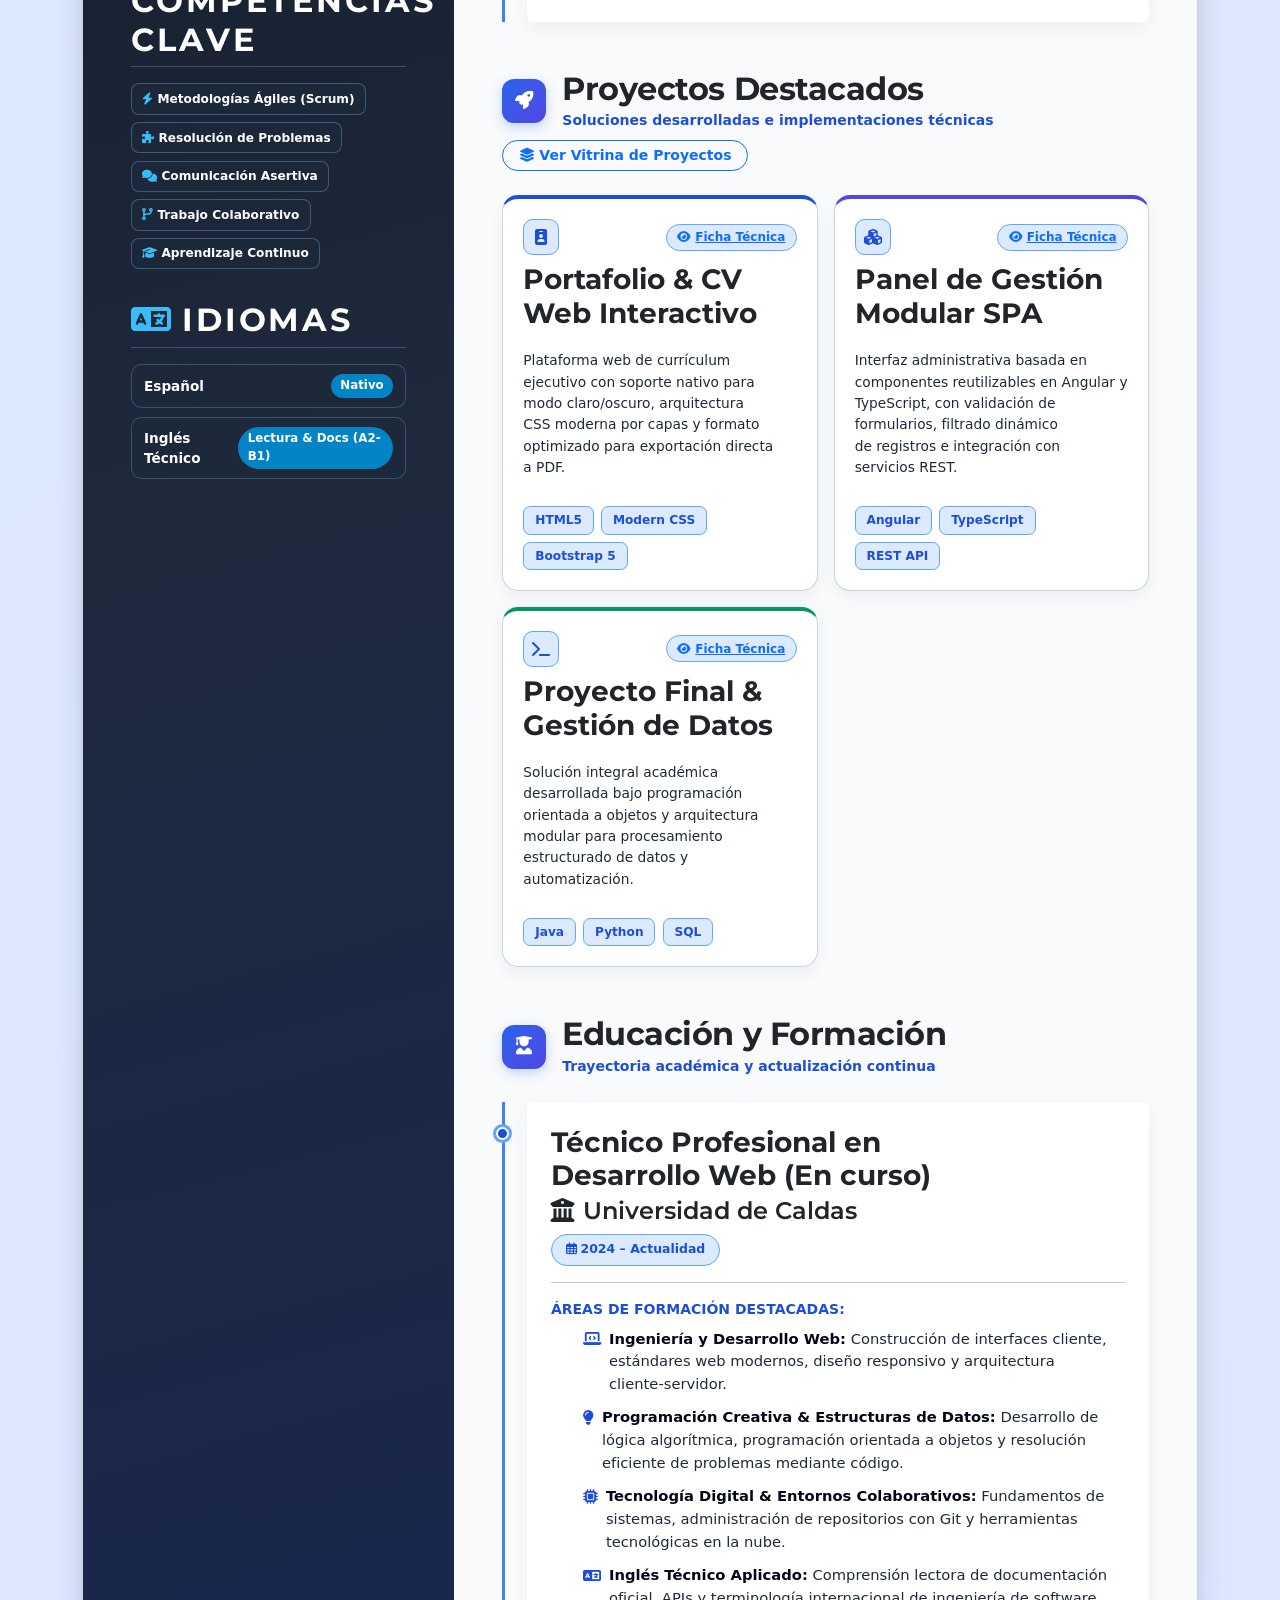
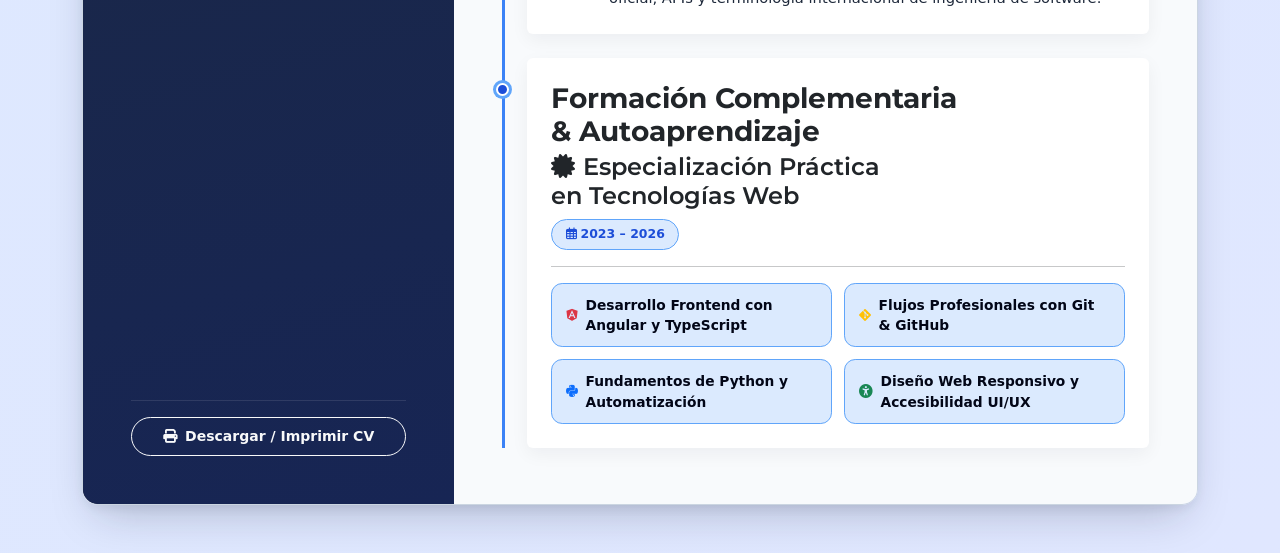
==== commit d1b202a5: "Modernizar interfaz, optimizar impresion a color y agregar vitrina de portafolio para clientes" ====
--- a/index.html
+++ b/index.html
@@ -4,48 +4,77 @@
 <head>
     <meta charset="UTF-8">
     <meta name="viewport" content="width=device-width, initial-scale=1.0">
-    <title>Jhon Jairo Ríos Gómez | Desarrollador Web - Hoja de Vida</title>
+    <!-- MANDATORY: Declare support for both light and dark themes -->
+    <meta name="color-scheme" content="light dark">
+    <title>Jhon Jairo Ríos Gómez | Desarrollador de Software & Web - Hoja de Vida</title>
     <!-- Bootstrap 5 -->
     <link href="https://cdn.jsdelivr.net/npm/bootstrap@5.3.0/dist/css/bootstrap.min.css" rel="stylesheet">
     <!-- Font Awesome -->
     <link rel="stylesheet" href="https://cdnjs.cloudflare.com/ajax/libs/font-awesome/6.4.0/css/all.min.css">
     <!-- Google Fonts -->
-    <link href="https://fonts.googleapis.com/css2?family=Montserrat:wght@400;500;600;700;800&family=Inter:wght@400;500;600&display=swap" rel="stylesheet">
+    <link href="https://fonts.googleapis.com/css2?family=Montserrat:wght@500;600;700;800&family=Inter:wght@400;500;600;700&display=swap" rel="stylesheet">
     <!-- CSS personalizado -->
-    <link rel="stylesheet" href="styles.css?v=3">
+    <link rel="stylesheet" href="styles.css?v=6">
 </head>
 
 <body>
 
-    <main class="container-lg py-4 py-lg-5">
-        <div class="cv-wrapper row g-0 rounded-4 overflow-hidden">
+    <main class="container-xl py-4 py-lg-5">
+        <!-- Barra superior de acciones rápidas (No se imprime) -->
+        <div class="top-action-bar d-flex flex-wrap justify-content-between align-items-center gap-2 mb-3 px-2 d-print-none">
+            <div class="d-flex align-items-center gap-2">
+                <span class="availability-pill">
+                    <span class="pulse-dot"></span> Disponible para proyectos y vinculación laboral
+                </span>
+            </div>
+            <div class="d-flex align-items-center gap-2">
+                <label class="theme-switch-label" for="theme-toggle" title="Cambiar entre modo claro y oscuro">
+                    <input type="checkbox" id="theme-toggle" class="visually-hidden">
+                    <i class="fas fa-sun icon-light" aria-hidden="true"></i>
+                    <i class="fas fa-moon icon-dark" aria-hidden="true"></i>
+                    <span>Tema</span>
+                </label>
+                <button onclick="window.print()" class="btn btn-primary btn-sm rounded-pill px-3 py-1 fw-semibold shadow-sm">
+                    <i class="fas fa-file-pdf me-1" aria-hidden="true"></i> Exportar PDF
+                </button>
+            </div>
+        </div>
+
+        <div class="cv-wrapper row g-0 rounded-4">
 
             <!-- Columna Izquierda (Sidebar Ejecutivo) -->
             <aside class="col-lg-4 sidebar-panel text-white p-4 p-xl-5 d-flex flex-column justify-content-between">
                 <div>
                     <!-- Encabezado y Foto de Perfil -->
-                    <header class="text-center mb-4 pb-3 border-bottom border-light border-opacity-10">
+                    <header class="text-center mb-4 pb-4 border-bottom border-light border-opacity-10">
                         <div class="avatar-wrapper mx-auto mb-3">
-                            <img src="img/img4.jpg?v=3" class="avatar-img rounded-circle" alt="Foto de perfil de Jhon Jairo Ríos Gómez">
-                            <span class="status-dot" title="Disponible"></span>
-                        </div>
-                        <span class="badge role-pill mb-2 px-3 py-1">
-                            <i class="fas fa-laptop-code me-1"></i> Desarrollador Web
-                        </span>
+                            <img src="img/img4.jpg?v=4" class="avatar-img rounded-circle" alt="Foto de perfil de Jhon Jairo Ríos Gómez">
+                            <span class="status-dot" title="Disponible para trabajar"></span>
+                        </div>
+                        <div class="d-flex flex-wrap justify-content-center gap-2 mb-2">
+                            <span class="badge role-pill px-3 py-1">
+                                <i class="fas fa-laptop-code me-1" aria-hidden="true"></i> Desarrollador Full Stack Jr.
+                            </span>
+                        </div>
                         <h1 class="profile-name fw-bold mb-1">JHON JAIRO RÍOS GÓMEZ</h1>
-                        <p class="text-white-50 small mb-0">Aguadas, Caldas · Colombia</p>
+                        <p class="text-white-50 small mb-2">
+                            <i class="fas fa-location-dot me-1 text-info" aria-hidden="true"></i>Aguadas, Caldas · Colombia
+                        </p>
+                        <p class="sidebar-bio small text-white-50 mb-0">
+                            Apasionado por la arquitectura de software limpia, interfaces modernas y soluciones digitales de alto impacto.
+                        </p>
                     </header>
 
                     <!-- Contacto -->
-                    <section class="mb-4 pb-2">
-                        <h2 class="sidebar-title text-uppercase fw-bold mb-3">
-                            <i class="fas fa-address-card me-2 accent-icon"></i>Contacto
+                    <section class="mb-4 pb-2" aria-labelledby="heading-contacto">
+                        <h2 id="heading-contacto" class="sidebar-title text-uppercase fw-bold mb-3">
+                            <i class="fas fa-address-card me-2 accent-icon" aria-hidden="true"></i>Contacto Directo
                         </h2>
                         <ul class="list-unstyled contact-list mb-0">
                             <li>
                                 <a href="tel:+573104406694" class="contact-item">
-                                    <span class="contact-icon"><i class="fas fa-phone"></i></span>
-                                    <div>
+                                    <span class="contact-icon"><i class="fas fa-phone" aria-hidden="true"></i></span>
+                                    <div class="contact-meta">
                                         <small class="d-block text-white-50">Teléfono / WhatsApp</small>
                                         <span>+57 310 440 6694</span>
                                     </div>
@@ -53,68 +82,145 @@
                             </li>
                             <li>
                                 <a href="mailto:jrios4909@gmail.com" class="contact-item">
-                                    <span class="contact-icon"><i class="fas fa-envelope"></i></span>
-                                    <div>
+                                    <span class="contact-icon"><i class="fas fa-envelope" aria-hidden="true"></i></span>
+                                    <div class="contact-meta">
                                         <small class="d-block text-white-50">Correo Electrónico</small>
                                         <span>jrios4909@gmail.com</span>
+                                    </div>
+                                </a>
+                            </li>
+                            <li>
+                                <a href="portafolio.html" class="contact-item" title="Ver catálogo de proyectos y tecnologías (Sin acceso a código fuente)">
+                                    <span class="contact-icon"><i class="fas fa-briefcase" aria-hidden="true"></i></span>
+                                    <div class="contact-meta">
+                                        <small class="d-block text-white-50">Portafolio de Proyectos</small>
+                                        <span>Ver proyectos y tecnologías <i class="fas fa-arrow-right ms-1 small" aria-hidden="true"></i></span>
                                     </div>
                                 </a>
                             </li>
                             <li>
                                 <div class="contact-item">
-                                    <span class="contact-icon"><i class="fas fa-map-marker-alt"></i></span>
-                                    <div>
-                                        <small class="d-block text-white-50">Ubicación</small>
-                                        <span>Aguadas, Caldas</span>
-                                    </div>
-                                </div>
-                            </li>
-                            <li>
-                                <a href="https://github.com/JhonJairoRios" target="_blank" rel="noopener noreferrer" class="contact-item">
-                                    <span class="contact-icon"><i class="fab fa-github"></i></span>
-                                    <div>
-                                        <small class="d-block text-white-50">Portafolio GitHub</small>
-                                        <span>github.com/JhonJairoRios</span>
-                                    </div>
-                                </a>
+                                    <span class="contact-icon"><i class="fas fa-globe-americas" aria-hidden="true"></i></span>
+                                    <div class="contact-meta">
+                                        <small class="d-block text-white-50">Modalidad</small>
+                                        <span>Remoto · Híbrido · Presencial</span>
+                                    </div>
+                                </div>
                             </li>
                         </ul>
                     </section>
 
-                    <!-- Habilidades Técnicas (Sin barra de porcentajes) -->
-                    <section class="mb-4">
-                        <h2 class="sidebar-title text-uppercase fw-bold mb-3">
-                            <i class="fas fa-code me-2 accent-icon"></i>Habilidades
+                    <!-- Stack Tecnológico -->
+                    <section class="mb-4 pb-2" aria-labelledby="heading-skills">
+                        <h2 id="heading-skills" class="sidebar-title text-uppercase fw-bold mb-3">
+                            <i class="fas fa-layer-group me-2 accent-icon" aria-hidden="true"></i>Stack Tecnológico
                         </h2>
 
                         <div class="skills-grid">
                             <div class="skill-item">
-                                <i class="fab fa-html5 skill-icon icon-html"></i>
-                                <span>HTML</span>
-                            </div>
-                            <div class="skill-item">
-                                <i class="fab fa-css3-alt skill-icon icon-css"></i>
-                                <span>CSS</span>
-                            </div>
-                            <div class="skill-item">
-                                <i class="fab fa-java skill-icon icon-java"></i>
-                                <span>Java</span>
-                            </div>
-                            <div class="skill-item">
-                                <i class="fab fa-js skill-icon icon-js"></i>
-                                <span>JavaScript</span>
-                            </div>
-                            <div class="skill-item">
-                                <i class="fab fa-angular skill-icon icon-angular"></i>
-                                <span>Angular</span>
-                            </div>
-                            <div class="skill-item">
-                                <i class="fab fa-git-alt skill-icon icon-git"></i>
-                                <span>Git</span>
-                            </div>
-                            <div class="skill-item">
-                                <i class="fab fa-python skill-icon icon-python"></i>
-                                <span>Python</span>
+                                <i class="fab fa-html5 skill-icon icon-html" aria-hidden="true"></i>
+                                <div>
+                                    <span class="d-block">HTML5</span>
+                                    <small class="skill-level">Semántico</small>
+                                </div>
+                            </div>
+                            <div class="skill-item">
+                                <i class="fab fa-css3-alt skill-icon icon-css" aria-hidden="true"></i>
+                                <div>
+                                    <span class="d-block">CSS3</span>
+                                    <small class="skill-level">Grid / Flex</small>
+                                </div>
+                            </div>
+                            <div class="skill-item">
+                                <i class="fab fa-js skill-icon icon-js" aria-hidden="true"></i>
+                                <div>
+                                    <span class="d-block">JavaScript</span>
+                                    <small class="skill-level">ES6+ / DOM</small>
+                                </div>
+                            </div>
+                            <div class="skill-item">
+                                <i class="fab fa-angular skill-icon icon-angular" aria-hidden="true"></i>
+                                <div>
+                                    <span class="d-block">Angular</span>
+                                    <small class="skill-level">SPA / TS</small>
+                                </div>
+                            </div>
+                            <div class="skill-item">
+                                <i class="fab fa-java skill-icon icon-java" aria-hidden="true"></i>
+                                <div>
+                                    <span class="d-block">Java</span>
+                                    <small class="skill-level">POO / Backend</small>
+                                </div>
+                            </div>
+                            <div class="skill-item">
+                                <i class="fab fa-python skill-icon icon-python" aria-hidden="true"></i>
+                                <div>
+                                    <span class="d-block">Python</span>
+                                    <small class="skill-level">Lógica / Scripts</small>
+                                </div>
+                            </div>
+                            <div class="skill-item">
+                                <i class="fab fa-bootstrap skill-icon icon-bootstrap" aria-hidden="true"></i>
+                                <div>
+                                    <span class="d-block">Bootstrap 5</span>
+                                    <small class="skill-level">UI Responsiva</small>
+                                </div>
+                            </div>
+                            <div class="skill-item">
+                                <i class="fab fa-git-alt skill-icon icon-git" aria-hidden="true"></i>
+                                <div>
+                                    <span class="d-block">Git & GitHub</span>
+                                    <small class="skill-level">Control Versiones</small>
+                                </div>
+                            </div>
+                            <div class="skill-item">
+                                <i class="fas fa-database skill-icon icon-sql" aria-hidden="true"></i>
+                                <div>
+                                    <span class="d-block">SQL / Datos</span>
+                                    <small class="skill-level">Modelado Relacional</small>
+                                </div>
+                            </div>
+                            <div class="skill-item">
+                                <i class="fas fa-plug skill-icon icon-api" aria-hidden="true"></i>
+                                <div>
+                                    <span class="d-block">REST APIs</span>
+                                    <small class="skill-level">JSON / Fetch</small>
+                                </div>
+                            </div>
+                        </div>
+                    </section>
+
+                    <!-- Competencias Profesionales (Soft Skills) -->
+                    <section class="mb-4 pb-2" aria-labelledby="heading-softskills">
+                        <h2 id="heading-softskills" class="sidebar-title text-uppercase fw-bold mb-3">
+                            <i class="fas fa-people-group me-2 accent-icon" aria-hidden="true"></i>Competencias Clave
+                        </h2>
+                        <div class="soft-skills-tags">
+                            <span class="soft-tag"><i class="fas fa-bolt me-1" aria-hidden="true"></i>Metodologías Ágiles (Scrum)</span>
+                            <span class="soft-tag"><i class="fas fa-puzzle-piece me-1" aria-hidden="true"></i>Resolución de Problemas</span>
+                            <span class="soft-tag"><i class="fas fa-comments me-1" aria-hidden="true"></i>Comunicación Asertiva</span>
+                            <span class="soft-tag"><i class="fas fa-code-branch me-1" aria-hidden="true"></i>Trabajo Colaborativo</span>
+                            <span class="soft-tag"><i class="fas fa-graduation-cap me-1" aria-hidden="true"></i>Aprendizaje Continuo</span>
+                        </div>
+                    </section>
+
+                    <!-- Idiomas -->
+                    <section class="mb-4" aria-labelledby="heading-idiomas">
+                        <h2 id="heading-idiomas" class="sidebar-title text-uppercase fw-bold mb-3">
+                            <i class="fas fa-language me-2 accent-icon" aria-hidden="true"></i>Idiomas
+                        </h2>
+                        <div class="language-list">
+                            <div class="language-item">
+                                <div class="d-flex justify-content-between align-items-center">
+                                    <span class="fw-semibold">Español</span>
+                                    <span class="lang-badge">Nativo</span>
+                                </div>
+                            </div>
+                            <div class="language-item">
+                                <div class="d-flex justify-content-between align-items-center">
+                                    <span class="fw-semibold">Inglés Técnico</span>
+                                    <span class="lang-badge">Lectura & Docs (A2-B1)</span>
+                                </div>
                             </div>
                         </div>
                     </section>
@@ -123,7 +229,7 @@
                 <!-- Pie de barra lateral -->
                 <footer class="pt-3 border-top border-light border-opacity-10 text-center d-print-none">
                     <button onclick="window.print()" class="btn btn-outline-light btn-sm w-100 rounded-pill py-2 fw-semibold print-btn">
-                        <i class="fas fa-file-pdf me-2"></i>Descargar / Imprimir CV
+                        <i class="fas fa-print me-2" aria-hidden="true"></i>Descargar / Imprimir CV
                     </button>
                 </footer>
             </aside>
@@ -131,104 +237,284 @@
             <!-- Columna Derecha (Contenido Principal) -->
             <div class="col-lg-8 main-panel p-4 p-xl-5">
 
-                <!-- Perfil Profesional -->
-                <section class="mb-4 pb-2">
+                <!-- Perfil Profesional + Indicadores -->
+                <section class="mb-5" aria-labelledby="heading-perfil">
                     <div class="section-header d-flex align-items-center mb-3">
-                        <span class="section-icon me-3"><i class="fas fa-user-tie"></i></span>
+                        <span class="section-icon me-3"><i class="fas fa-user-tie" aria-hidden="true"></i></span>
                         <div>
-                            <h2 class="section-title fw-bold mb-0">Perfil Profesional</h2>
-                            <small class="text-muted">Resumen ejecutivo y enfoque</small>
-                        </div>
-                    </div>
-                    <p class="profile-summary text-secondary mb-0">
-                        Desarrollador de Software y Web en formación en la <strong>Universidad de Caldas</strong> con experiencia práctica como Desarrollador Junior. Cuento con conocimientos sólidos en desarrollo frontend y backend utilizando <strong>HTML, CSS, JavaScript, Angular, Java, Python y control de versiones con Git</strong>, enfocado en construir soluciones modernas, escalables y de alto rendimiento en equipo.
+                            <h2 id="heading-perfil" class="section-title fw-bold mb-0">Perfil Profesional</h2>
+                            <small class="section-subtitle">Resumen ejecutivo y propuesta de valor</small>
+                        </div>
+                    </div>
+                    <p class="profile-summary mb-3">
+                        Desarrollador de Software y Web en formación en la <strong>Universidad de Caldas</strong> con experiencia práctica en el ciclo completo de desarrollo de aplicaciones web. Cuento con dominio sólido de tecnologías frontend y backend como <strong>HTML5, CSS3, JavaScript (ES6+), Angular, Java, Python, SQL y Git</strong>. Me especializo en construir interfaces modernas, accesibles y adaptables, así como en integrar servicios escalables bajo arquitecturas limpias y metodologías ágiles.
                     </p>
+
+                    <!-- Indicadores Rápidos (Stats) -->
+                    <div class="stats-grid">
+                        <div class="stat-card">
+                            <span class="stat-value">2+ Años</span>
+                            <span class="stat-label">Práctica en Desarrollo</span>
+                        </div>
+                        <div class="stat-card">
+                            <span class="stat-value">10+</span>
+                            <span class="stat-label">Tecnologías & Herramientas</span>
+                        </div>
+                        <div class="stat-card">
+                            <span class="stat-value">Full Stack</span>
+                            <span class="stat-label">Enfoque Frontend & Backend</span>
+                        </div>
+                    </div>
                 </section>
 
                 <!-- Experiencia Laboral -->
-                <section class="mb-4 pb-2">
+                <section class="mb-5" aria-labelledby="heading-experiencia">
                     <div class="section-header d-flex align-items-center mb-4">
-                        <span class="section-icon me-3"><i class="fas fa-briefcase"></i></span>
+                        <span class="section-icon me-3"><i class="fas fa-briefcase" aria-hidden="true"></i></span>
                         <div>
-                            <h2 class="section-title fw-bold mb-0">Experiencia Laboral</h2>
-                            <small class="text-muted">Trayectoria profesional reciente</small>
+                            <h2 id="heading-experiencia" class="section-title fw-bold mb-0">Experiencia Laboral</h2>
+                            <small class="section-subtitle">Trayectoria profesional y proyectos aplicados</small>
                         </div>
                     </div>
 
                     <div class="timeline-container">
+                        <!-- Experiencia 1 -->
+                        <article class="card cv-card border-0 mb-4">
+                            <div class="card-body p-4">
+                                <div class="d-flex flex-wrap justify-content-between align-items-start gap-2 mb-2">
+                                    <div>
+                                        <h3 class="card-role fw-bold mb-1">Desarrollador de Software Junior</h3>
+                                        <h4 class="card-company fw-semibold mb-0">
+                                            <i class="fas fa-building me-2" aria-hidden="true"></i>Empresa Tecnológica XYZ
+                                        </h4>
+                                    </div>
+                                    <span class="date-badge">
+                                        <i class="far fa-calendar-alt me-1" aria-hidden="true"></i>2024 – Actualidad
+                                    </span>
+                                </div>
+                                <hr class="my-3 opacity-10">
+                                <ul class="achievement-list mb-3">
+                                    <li>
+                                        <i class="fas fa-check-circle me-2 text-accent" aria-hidden="true"></i>
+                                        <span><strong>Desarrollo de Componentes Frontend:</strong> Colaboración ágil en el diseño, maquetación e integración de vistas reactivas e interactivas con Angular, HTML5, CSS3 y Bootstrap.</span>
+                                    </li>
+                                    <li>
+                                        <i class="fas fa-check-circle me-2 text-accent" aria-hidden="true"></i>
+                                        <span><strong>Implementación de Arquitectura SaaS:</strong> Participación en la estructuración modular de servicios, consumo de APIs RESTful y manejo eficiente de estados de interfaz.</span>
+                                    </li>
+                                    <li>
+                                        <i class="fas fa-check-circle me-2 text-accent" aria-hidden="true"></i>
+                                        <span><strong>Calidad y Optimización Web:</strong> Mejora continua en tiempos de carga, accesibilidad, diseño responsivo multiplataforma y control de versiones con Git/GitHub.</span>
+                                    </li>
+                                </ul>
+                                <div class="tech-tag-list">
+                                    <span class="tech-pill">Angular</span>
+                                    <span class="tech-pill">JavaScript</span>
+                                    <span class="tech-pill">HTML5 / CSS3</span>
+                                    <span class="tech-pill">REST API</span>
+                                    <span class="tech-pill">Git</span>
+                                </div>
+                            </div>
+                        </article>
+
+                        <!-- Experiencia 2 (Nuevo) -->
                         <article class="card cv-card border-0">
                             <div class="card-body p-4">
                                 <div class="d-flex flex-wrap justify-content-between align-items-start gap-2 mb-2">
                                     <div>
-                                        <h3 class="card-role fw-bold mb-1">Desarrollador Junior</h3>
+                                        <h3 class="card-role fw-bold mb-1">Desarrollador Web Independiente & Proyectos Académicos</h3>
                                         <h4 class="card-company fw-semibold mb-0">
-                                            <i class="fas fa-building me-2"></i>Empresa Tecnológica XYZ
+                                            <i class="fas fa-laptop-house me-2" aria-hidden="true"></i>Proyectos de Desarrollo & Práctica Universitaria
                                         </h4>
                                     </div>
                                     <span class="date-badge">
-                                        <i class="far fa-calendar-alt me-1"></i>2024 – Actualidad
+                                        <i class="far fa-calendar-alt me-1" aria-hidden="true"></i>2023 – 2024
                                     </span>
                                 </div>
                                 <hr class="my-3 opacity-10">
+                                <ul class="achievement-list mb-3">
+                                    <li>
+                                        <i class="fas fa-check-circle me-2 text-accent" aria-hidden="true"></i>
+                                        <span><strong>Prototipado y Maquetación Web:</strong> Creación de sitios informativos, portafolios interactivos y paneles de usuario adaptables a dispositivos móviles.</span>
+                                    </li>
+                                    <li>
+                                        <i class="fas fa-check-circle me-2 text-accent" aria-hidden="true"></i>
+                                        <span><strong>Lógica Backend y Algoritmia:</strong> Desarrollo de aplicaciones de consola y servicios modulares utilizando Java (POO) y Python para automatización de tareas y gestión de datos.</span>
+                                    </li>
+                                </ul>
+                                <div class="tech-tag-list">
+                                    <span class="tech-pill">Java</span>
+                                    <span class="tech-pill">Python</span>
+                                    <span class="tech-pill">Bootstrap 5</span>
+                                    <span class="tech-pill">GitHub Pages</span>
+                                </div>
+                            </div>
+                        </article>
+                    </div>
+                </section>
+
+                <!-- Proyectos Destacados (Nueva Sección) -->
+                <section class="mb-5" aria-labelledby="heading-proyectos">
+                    <div class="section-header d-flex flex-wrap justify-content-between align-items-center gap-2 mb-4">
+                        <div class="d-flex align-items-center">
+                            <span class="section-icon me-3"><i class="fas fa-rocket" aria-hidden="true"></i></span>
+                            <div>
+                                <h2 id="heading-proyectos" class="section-title fw-bold mb-0">Proyectos Destacados</h2>
+                                <small class="section-subtitle">Soluciones desarrolladas e implementaciones técnicas</small>
+                            </div>
+                        </div>
+                        <a href="portafolio.html" class="btn btn-outline-primary btn-sm rounded-pill px-3 fw-semibold d-print-none">
+                            <i class="fas fa-layer-group me-1" aria-hidden="true"></i>Ver Vitrina de Proyectos
+                        </a>
+                    </div>
+
+                    <div class="projects-grid">
+                        <!-- Proyecto 1 -->
+                        <article class="project-card">
+                            <div class="project-header">
+                                <div class="d-flex justify-content-between align-items-center mb-2">
+                                    <span class="project-icon"><i class="fas fa-id-badge" aria-hidden="true"></i></span>
+                                    <a href="portafolio.html#proyecto-cv" class="project-link" title="Ver ficha técnica y tecnologías">
+                                        <i class="fas fa-eye me-1" aria-hidden="true"></i>Ficha Técnica
+                                    </a>
+                                </div>
+                                <h3 class="project-title fw-bold">Portafolio & CV Web Interactivo</h3>
+                            </div>
+                            <p class="project-desc">
+                                Plataforma web de currículum ejecutivo con soporte nativo para modo claro/oscuro, arquitectura CSS moderna por capas y formato optimizado para exportación directa a PDF.
+                            </p>
+                            <div class="tech-tag-list mt-auto">
+                                <span class="tech-pill">HTML5</span>
+                                <span class="tech-pill">Modern CSS</span>
+                                <span class="tech-pill">Bootstrap 5</span>
+                            </div>
+                        </article>
+
+                        <!-- Proyecto 2 -->
+                        <article class="project-card">
+                            <div class="project-header">
+                                <div class="d-flex justify-content-between align-items-center mb-2">
+                                    <span class="project-icon"><i class="fas fa-cubes" aria-hidden="true"></i></span>
+                                    <a href="portafolio.html#proyecto-angular" class="project-link" title="Ver ficha técnica y tecnologías">
+                                        <i class="fas fa-eye me-1" aria-hidden="true"></i>Ficha Técnica
+                                    </a>
+                                </div>
+                                <h3 class="project-title fw-bold">Panel de Gestión Modular SPA</h3>
+                            </div>
+                            <p class="project-desc">
+                                Interfaz administrativa basada en componentes reutilizables en Angular y TypeScript, con validación de formularios, filtrado dinámico de registros e integración con servicios REST.
+                            </p>
+                            <div class="tech-tag-list mt-auto">
+                                <span class="tech-pill">Angular</span>
+                                <span class="tech-pill">TypeScript</span>
+                                <span class="tech-pill">REST API</span>
+                            </div>
+                        </article>
+
+                        <!-- Proyecto 3 -->
+                        <article class="project-card">
+                            <div class="project-header">
+                                <div class="d-flex justify-content-between align-items-center mb-2">
+                                    <span class="project-icon"><i class="fas fa-terminal" aria-hidden="true"></i></span>
+                                    <a href="portafolio.html#proyecto-final" class="project-link" title="Ver ficha técnica y tecnologías">
+                                        <i class="fas fa-eye me-1" aria-hidden="true"></i>Ficha Técnica
+                                    </a>
+                                </div>
+                                <h3 class="project-title fw-bold">Proyecto Final & Gestión de Datos</h3>
+                            </div>
+                            <p class="project-desc">
+                                Solución integral académica desarrollada bajo programación orientada a objetos y arquitectura modular para procesamiento estructurado de datos y automatización.
+                            </p>
+                            <div class="tech-tag-list mt-auto">
+                                <span class="tech-pill">Java</span>
+                                <span class="tech-pill">Python</span>
+                                <span class="tech-pill">SQL</span>
+                            </div>
+                        </article>
+                    </div>
+                </section>
+
+                <!-- Educación y Formación Complementaria -->
+                <section class="mb-2" aria-labelledby="heading-educacion">
+                    <div class="section-header d-flex align-items-center mb-4">
+                        <span class="section-icon me-3"><i class="fa-solid fa-user-graduate" aria-hidden="true"></i></span>
+                        <div>
+                            <h2 id="heading-educacion" class="section-title fw-bold mb-0">Educación y Formación</h2>
+                            <small class="section-subtitle">Trayectoria académica y actualización continua</small>
+                        </div>
+                    </div>
+
+                    <div class="timeline-container">
+                        <!-- Educación Superior -->
+                        <article class="card cv-card border-0 mb-4">
+                            <div class="card-body p-4">
+                                <div class="d-flex flex-wrap justify-content-between align-items-start gap-2 mb-2">
+                                    <div>
+                                        <h3 class="card-role fw-bold mb-1">Técnico Profesional en Desarrollo Web (En curso)</h3>
+                                        <h4 class="card-company fw-semibold mb-0">
+                                            <i class="fas fa-university me-2" aria-hidden="true"></i>Universidad de Caldas
+                                        </h4>
+                                    </div>
+                                    <span class="date-badge">
+                                        <i class="far fa-calendar-alt me-1" aria-hidden="true"></i>2024 – Actualidad
+                                    </span>
+                                </div>
+                                <hr class="my-3 opacity-10">
+                                <p class="section-subtitle small fw-semibold text-uppercase mb-2">Áreas de formación destacadas:</p>
                                 <ul class="achievement-list mb-0">
                                     <li>
-                                        <i class="fas fa-check-circle me-2 text-primary"></i>
-                                        <span><strong>Trabajo en Equipo de Desarrollo:</strong> Colaboración ágil en el diseño, maquetación e integración de componentes web modernos.</span>
-                                    </li>
-                                    <li>
-                                        <i class="fas fa-check-circle me-2 text-primary"></i>
-                                        <span><strong>Implementación de Arquitectura SaaS:</strong> Participación en la estructuración modular de servicios y aplicaciones escalables.</span>
-                                    </li>
-                                    <li>
-                                        <i class="fas fa-check-circle me-2 text-primary"></i>
-                                        <span><strong>Optimización de Rendimiento:</strong> Mejora continua en tiempos de respuesta, código limpio y adaptabilidad multiplataforma.</span>
+                                        <i class="fas fa-laptop-code me-2 text-accent" aria-hidden="true"></i>
+                                        <span><strong>Ingeniería y Desarrollo Web:</strong> Construcción de interfaces cliente, estándares web modernos, diseño responsivo y arquitectura cliente-servidor.</span>
+                                    </li>
+                                    <li>
+                                        <i class="fas fa-lightbulb me-2 text-accent" aria-hidden="true"></i>
+                                        <span><strong>Programación Creativa & Estructuras de Datos:</strong> Desarrollo de lógica algorítmica, programación orientada a objetos y resolución eficiente de problemas mediante código.</span>
+                                    </li>
+                                    <li>
+                                        <i class="fas fa-microchip me-2 text-accent" aria-hidden="true"></i>
+                                        <span><strong>Tecnología Digital & Entornos Colaborativos:</strong> Fundamentos de sistemas, administración de repositorios con Git y herramientas tecnológicas en la nube.</span>
+                                    </li>
+                                    <li>
+                                        <i class="fas fa-language me-2 text-accent" aria-hidden="true"></i>
+                                        <span><strong>Inglés Técnico Aplicado:</strong> Comprensión lectora de documentación oficial, APIs y terminología internacional de ingeniería de software.</span>
                                     </li>
                                 </ul>
                             </div>
                         </article>
-                    </div>
-                </section>
-
-                <!-- Educación -->
-                <section class="mb-2">
-                    <div class="section-header d-flex align-items-center mb-4">
-                        <span class="section-icon me-3"><i class="fa-solid fa-user-graduate"></i></span>
-                        <div>
-                            <h2 class="section-title fw-bold mb-0">Educación</h2>
-                            <small class="text-muted">Formación académica y cursos</small>
-                        </div>
-                    </div>
-
-                    <div class="timeline-container">
+
+                        <!-- Formación Complementaria (Nuevo) -->
                         <article class="card cv-card border-0">
                             <div class="card-body p-4">
                                 <div class="d-flex flex-wrap justify-content-between align-items-start gap-2 mb-2">
                                     <div>
-                                        <h3 class="card-role fw-bold mb-1">Aspirante Técnico Profesional en Desarrollo Web</h3>
+                                        <h3 class="card-role fw-bold mb-1">Formación Complementaria & Autoaprendizaje</h3>
                                         <h4 class="card-company fw-semibold mb-0">
-                                            <i class="fas fa-university me-2"></i>Universidad de Caldas
+                                            <i class="fas fa-certificate me-2" aria-hidden="true"></i>Especialización Práctica en Tecnologías Web
                                         </h4>
                                     </div>
                                     <span class="date-badge">
-                                        <i class="far fa-calendar-alt me-1"></i>2024 – Actualidad
+                                        <i class="far fa-calendar-alt me-1" aria-hidden="true"></i>2023 – 2026
                                     </span>
                                 </div>
                                 <hr class="my-3 opacity-10">
-                                <p class="text-muted small fw-semibold text-uppercase mb-2">Áreas de formación destacadas:</p>
-                                <ul class="achievement-list mb-0">
-                                    <li>
-                                        <i class="fas fa-laptop me-2 text-primary"></i>
-                                        <span><strong>Tecnología Digital:</strong> Fundamentos de sistemas, entornos digitales y herramientas tecnológicas modernas.</span>
-                                    </li>
-                                    <li>
-                                        <i class="fas fa-language me-2 text-primary"></i>
-                                        <span><strong>Inglés Técnico 1:</strong> Comprensión de documentación técnica y terminología de desarrollo de software.</span>
-                                    </li>
-                                    <li>
-                                        <i class="fas fa-lightbulb me-2 text-primary"></i>
-                                        <span><strong>Programación Creativa 1:</strong> Desarrollo de lógica algorítmica y resolución creativa de problemas mediante código.</span>
-                                    </li>
-                                </ul>
+                                <div class="cert-grid">
+                                    <div class="cert-item">
+                                        <i class="fab fa-angular text-danger me-2" aria-hidden="true"></i>
+                                        <span>Desarrollo Frontend con Angular y TypeScript</span>
+                                    </div>
+                                    <div class="cert-item">
+                                        <i class="fab fa-git-alt text-warning me-2" aria-hidden="true"></i>
+                                        <span>Flujos Profesionales con Git & GitHub</span>
+                                    </div>
+                                    <div class="cert-item">
+                                        <i class="fab fa-python text-primary me-2" aria-hidden="true"></i>
+                                        <span>Fundamentos de Python y Automatización</span>
+                                    </div>
+                                    <div class="cert-item">
+                                        <i class="fas fa-universal-access text-success me-2" aria-hidden="true"></i>
+                                        <span>Diseño Web Responsivo y Accesibilidad UI/UX</span>
+                                    </div>
+                                </div>
                             </div>
                         </article>
                     </div>
--- a/styles.css
+++ b/styles.css
@@ -1,309 +1,953 @@
-:root {
-    --cv-navy-dark: #0f172a;
-    --cv-navy-mid: #1e293b;
-    --cv-navy-accent: #1d4ed8;
-    --cv-cyan: #38bdf8;
-    --cv-primary: #2563eb;
-    --cv-surface: #f8fafc;
-    --cv-card-bg: #ffffff;
-    --cv-text-main: #0f172a;
-    --cv-text-muted: #475569;
+@layer base, theme, layout, components, utilities;
+
+@layer theme {
+    :root {
+        /* MANDATORY: Automatically adapt native UI to user system preferences */
+        color-scheme: light dark;
+
+        /* Progressive enhancement for gradient interpolation space */
+        --in-oklab: ;
+
+        /* Raw light & dark palette tokens (High-contrast text & vibrant colors) */
+        --cv-navy-dark: #0b1120;
+        --cv-navy-mid: #172554;
+        --cv-cyan: #38bdf8;
+        --cv-indigo: #4f46e5;
+        --cv-emerald: #059669;
+        --cv-amber: #d97706;
+
+        --bg-page-start-light: #dbeafe;
+        --bg-page-end-light: #e0e7ff;
+        --bg-page-start-dark: #020617;
+        --bg-page-end-dark: #0f172a;
+
+        --surface-main-light: #f8fafc;
+        --surface-main-dark: #0f172a;
+
+        --card-bg-light: #ffffff;
+        --card-bg-dark: #1e293b;
+
+        --card-border-light: #cbd5e1;
+        --card-border-dark: #334155;
+
+        /* Textos mucho más oscuros y nítidos para máxima legibilidad */
+        --text-main-light: #020617;
+        --text-main-dark: #f8fafc;
+
+        --text-muted-light: #1e293b;
+        --text-muted-dark: #cbd5e1;
+
+        --primary-light: #1d4ed8;
+        --primary-dark: #60a5fa;
+
+        --badge-bg-light: #dbeafe;
+        --badge-bg-dark: rgba(56, 189, 248, 0.18);
+
+        --badge-border-light: #60a5fa;
+        --badge-border-dark: rgba(56, 189, 248, 0.45);
+
+        --timeline-line-light: #3b82f6;
+        --timeline-line-dark: #38bdf8;
+
+        /* Default light mode assignments (Fallback for pre-2024 browsers) */
+        --bg-page-start: var(--bg-page-start-light);
+        --bg-page-end: var(--bg-page-end-light);
+        --cv-surface: var(--surface-main-light);
+        --cv-card-bg: var(--card-bg-light);
+        --cv-card-border: var(--card-border-light);
+        --cv-text-main: var(--text-main-light);
+        --cv-text-muted: var(--text-muted-light);
+        --cv-primary: var(--primary-light);
+        --cv-badge-bg: var(--badge-bg-light);
+        --cv-badge-border: var(--badge-border-light);
+        --cv-timeline-line: var(--timeline-line-light);
+
+        /* MANDATORY: Fallback for browsers without light-dark() support */
+        @media (prefers-color-scheme: dark) {
+            --bg-page-start: var(--bg-page-start-dark);
+            --bg-page-end: var(--bg-page-end-dark);
+            --cv-surface: var(--surface-main-dark);
+            --cv-card-bg: var(--card-bg-dark);
+            --cv-card-border: var(--card-border-dark);
+            --cv-text-main: var(--text-main-dark);
+            --cv-text-muted: var(--text-muted-dark);
+            --cv-primary: var(--primary-dark);
+            --cv-badge-bg: var(--badge-bg-dark);
+            --cv-badge-border: var(--badge-border-dark);
+            --cv-timeline-line: var(--timeline-line-dark);
+        }
+
+        /* Modern light-dark() automatic adaptation */
+        @supports (color: light-dark(white, black)) {
+            --bg-page-start: light-dark(var(--bg-page-start-light), var(--bg-page-start-dark));
+            --bg-page-end: light-dark(var(--bg-page-end-light), var(--bg-page-end-dark));
+            --cv-surface: light-dark(var(--surface-main-light), var(--surface-main-dark));
+            --cv-card-bg: light-dark(var(--card-bg-light), var(--card-bg-dark));
+            --cv-card-border: light-dark(var(--card-border-light), var(--card-border-dark));
+            --cv-text-main: light-dark(var(--text-main-light), var(--text-main-dark));
+            --cv-text-muted: light-dark(var(--text-muted-light), var(--text-muted-dark));
+            --cv-primary: light-dark(var(--primary-light), var(--primary-dark));
+            --cv-badge-bg: light-dark(var(--badge-bg-light), var(--badge-bg-dark));
+            --cv-badge-border: light-dark(var(--badge-border-light), var(--badge-border-dark));
+            --cv-timeline-line: light-dark(var(--timeline-line-light), var(--timeline-line-dark));
+        }
+
+        accent-color: var(--cv-primary);
+    }
+
+    @supports (background: linear-gradient(in oklab, white, black)) {
+        :root {
+            --in-oklab: in oklab;
+        }
+    }
+
+    /* Pure CSS theme switch using :has() without JS state classes */
+    :root:has(#theme-toggle:checked) {
+        color-scheme: dark;
+        --bg-page-start: var(--bg-page-start-dark);
+        --bg-page-end: var(--bg-page-end-dark);
+        --cv-surface: var(--surface-main-dark);
+        --cv-card-bg: var(--card-bg-dark);
+        --cv-card-border: var(--card-border-dark);
+        --cv-text-main: var(--text-main-dark);
+        --cv-text-muted: var(--text-muted-dark);
+        --cv-primary: var(--primary-dark);
+        --cv-badge-bg: var(--badge-bg-dark);
+        --cv-badge-border: var(--badge-border-dark);
+        --cv-timeline-line: var(--timeline-line-dark);
+    }
+
+    @media (prefers-color-scheme: dark) {
+        :root:has(#theme-toggle:checked) {
+            color-scheme: light;
+            --bg-page-start: var(--bg-page-start-light);
+            --bg-page-end: var(--bg-page-end-light);
+            --cv-surface: var(--surface-main-light);
+            --cv-card-bg: var(--card-bg-light);
+            --cv-card-border: var(--card-border-light);
+            --cv-text-main: var(--text-main-light);
+            --cv-text-muted: var(--text-muted-light);
+            --cv-primary: var(--primary-light);
+            --cv-badge-bg: var(--badge-bg-light);
+            --cv-badge-border: var(--badge-border-light);
+            --cv-timeline-line: var(--timeline-line-light);
+        }
+    }
 }
 
-* {
-    font-family: 'Inter', 'Montserrat', sans-serif;
+@layer base {
+    html, body {
+        -webkit-print-color-adjust: exact;
+        print-color-adjust: exact;
+    }
+
+    body {
+        font-family: 'Inter', 'Montserrat', system-ui, -apple-system, sans-serif;
+        line-height: 1.6;
+        text-align: start;
+        background-color: var(--bg-page-start);
+        background-image: linear-gradient(135deg var(--in-oklab), var(--bg-page-start) 0%, var(--bg-page-end) 100%);
+        min-block-size: 100dvh;
+        color: var(--cv-text-main);
+    }
+
+    h1, h2, h3, h4, h5, h6 {
+        font-family: 'Montserrat', sans-serif;
+        text-wrap: balance;
+    }
+
+    p, li {
+        text-wrap: pretty;
+    }
 }
 
-h1, h2, h3, h4, h5, h6 {
-    font-family: 'Montserrat', sans-serif;
-    text-wrap: balance;
+@layer layout {
+    .cv-wrapper {
+        /* Clip rounded corners without creating an unintended scroll container */
+        overflow: clip;
+        box-shadow:
+            0 20px 45px -15px rgba(15, 23, 42, 0.25),
+            0 4px 12px -2px rgba(15, 23, 42, 0.08);
+        border: 1px solid var(--cv-card-border);
+    }
+
+    /* Grid de Proyectos con Subgrid para alinear encabezados, textos y tags */
+    .projects-grid {
+        display: grid;
+        grid-template-columns: repeat(auto-fit, minmax(220px, 1fr));
+        grid-template-rows: auto 1fr auto;
+        gap: 1rem;
+    }
+
+    .project-card {
+        grid-row: span 3;
+        display: grid;
+        /* Same-cascade fallback for older browsers */
+        grid-template-rows: auto 1fr auto;
+        grid-template-rows: subgrid;
+        gap: 0.75rem;
+        padding: 1.25rem;
+        background-color: var(--cv-card-bg);
+        border: 1px solid var(--cv-card-border);
+        border-block-start: 4px solid var(--cv-primary);
+        border-radius: 1rem;
+        box-shadow: 0 6px 16px rgba(15, 23, 42, 0.05);
+        transition: translate 0.25s ease, box-shadow 0.25s ease, border-color 0.25s ease;
+        translate: 0 0;
+    }
+
+    .project-card:nth-child(2) {
+        border-block-start-color: var(--cv-indigo);
+    }
+
+    .project-card:nth-child(3) {
+        border-block-start-color: var(--cv-emerald);
+    }
+
+    .project-card:hover {
+        translate: 0 -4px;
+        border-color: var(--cv-primary);
+        box-shadow: 0 12px 24px rgba(37, 99, 235, 0.14);
+    }
+
+    .stats-grid {
+        display: grid;
+        grid-template-columns: repeat(auto-fit, minmax(160px, 1fr));
+        gap: 0.85rem;
+    }
+
+    .cert-grid {
+        display: grid;
+        grid-template-columns: repeat(auto-fit, minmax(220px, 1fr));
+        gap: 0.75rem;
+    }
 }
 
-p, li {
-    text-wrap: pretty;
+@layer components {
+    /* Barra Superior */
+    .availability-pill {
+        display: inline-flex;
+        align-items: safe center;
+        gap: 0.5rem;
+        padding: 0.35rem 0.9rem;
+        border-radius: 999px;
+        font-size: 0.82rem;
+        font-weight: 600;
+        background-color: var(--cv-card-bg);
+        color: var(--cv-text-main);
+        border: 1px solid var(--cv-card-border);
+        box-shadow: 0 2px 6px rgba(15, 23, 42, 0.05);
+    }
+
+    .pulse-dot {
+        inline-size: 8px;
+        block-size: 8px;
+        border-radius: 50%;
+        background-color: #16a34a;
+        box-shadow: 0 0 0 3px rgba(22, 163, 74, 0.25);
+    }
+
+    .theme-switch-label {
+        display: inline-flex;
+        align-items: safe center;
+        gap: 0.45rem;
+        padding: 0.35rem 0.85rem;
+        border-radius: 999px;
+        font-size: 0.82rem;
+        font-weight: 600;
+        cursor: pointer;
+        user-select: none;
+        background-color: var(--cv-card-bg);
+        color: var(--cv-text-main);
+        border: 1px solid var(--cv-card-border);
+        transition: border-color 0.2s ease, translate 0.2s ease;
+    }
+
+    .theme-switch-label:hover {
+        border-color: var(--cv-primary);
+    }
+
+    .theme-switch-label .icon-light {
+        color: #f59e0b;
+    }
+
+    .theme-switch-label .icon-dark {
+        color: #38bdf8;
+    }
+
+    /* Sidebar Ejecutivo con fondo sólido de respaldo y alto contraste */
+    .sidebar-panel {
+        background-color: #0f172a;
+        background-image: linear-gradient(165deg var(--in-oklab), var(--cv-navy-dark) 0%, #1e293b 55%, var(--cv-navy-mid) 100%);
+        position: relative;
+        color-scheme: dark;
+    }
+
+    /* Sobrescribir text-white-50 en el sidebar para que no se vea pálido ni en pantalla ni al imprimir */
+    .sidebar-panel .text-white-50 {
+        color: #dbeafe !important;
+    }
+
+    .avatar-wrapper {
+        position: relative;
+        inline-size: 168px;
+        block-size: 168px;
+        padding: 5px;
+        border-radius: 50%;
+        background-color: #2563eb;
+        background-image: linear-gradient(135deg var(--in-oklab), var(--cv-cyan), #2563eb);
+        box-shadow: 0 14px 30px rgba(0, 0, 0, 0.4);
+    }
+
+    .avatar-img {
+        display: block;
+        inline-size: 100%;
+        block-size: 100%;
+        aspect-ratio: 1;
+        object-fit: cover;
+        object-position: top center;
+        border: 3px solid var(--cv-navy-dark);
+    }
+
+    .status-dot {
+        position: absolute;
+        inset-block-end: 10px;
+        inset-inline-end: 12px;
+        inline-size: 18px;
+        block-size: 18px;
+        background-color: #22c55e;
+        border: 3px solid var(--cv-navy-dark);
+        border-radius: 50%;
+    }
+
+    .role-pill {
+        background-color: #0369a1;
+        background-image: linear-gradient(135deg var(--in-oklab), #0284c7, #2563eb);
+        color: #ffffff;
+        border: 1px solid #7dd3fc;
+        font-weight: 700;
+        letter-spacing: 0.02em;
+    }
+
+    .profile-name {
+        font-size: clamp(1.25rem, 1rem + 0.8vw, 1.5rem);
+        letter-spacing: -0.02em;
+        line-height: 1.25;
+        color: #ffffff;
+    }
+
+    .sidebar-bio {
+        line-height: 1.5;
+        max-inline-size: 36ch;
+        margin-inline: auto;
+        color: #e2e8f0 !important;
+    }
+
+    .sidebar-title {
+        font-size: 0.84rem;
+        letter-spacing: 0.09em;
+        color: #7dd3fc;
+        border-block-end: 1px solid rgba(125, 211, 252, 0.28);
+        padding-block-end: 0.45rem;
+    }
+
+    .accent-icon {
+        color: var(--cv-cyan);
+    }
+
+    /* Lista de Contacto */
+    .contact-list {
+        display: flex;
+        flex-direction: column;
+        gap: 0.6rem;
+    }
+
+    .contact-item {
+        display: flex;
+        align-items: safe center;
+        gap: 0.85rem;
+        padding: 0.6rem 0.75rem;
+        border-radius: 0.7rem;
+        background-color: rgba(30, 41, 59, 0.85);
+        border: 1px solid rgba(125, 211, 252, 0.25);
+        color: #ffffff;
+        text-decoration: none;
+        font-size: 0.86rem;
+        font-weight: 500;
+        transition: background-color 0.25s ease, border-color 0.25s ease, translate 0.25s ease;
+        translate: 0 0;
+    }
+
+    .contact-meta {
+        min-inline-size: 0;
+        overflow-wrap: break-word;
+    }
+
+    a.contact-item:hover {
+        background-color: rgba(56, 189, 248, 0.22);
+        border-color: #38bdf8;
+        color: #ffffff;
+        translate: 4px 0;
+    }
+
+    .contact-icon {
+        inline-size: 34px;
+        block-size: 34px;
+        border-radius: 0.55rem;
+        background-color: rgba(56, 189, 248, 0.24);
+        border: 1px solid rgba(56, 189, 248, 0.4);
+        color: #7dd3fc;
+        display: inline-flex;
+        align-items: center;
+        justify-content: center;
+        flex-shrink: 0;
+    }
+
+    /* Grid de Habilidades */
+    .skills-grid {
+        display: grid;
+        grid-template-columns: repeat(2, 1fr);
+        gap: 0.6rem;
+    }
+
+    .skill-item {
+        display: flex;
+        align-items: center;
+        gap: 0.65rem;
+        padding: 0.55rem 0.75rem;
+        border-radius: 0.7rem;
+        background-color: rgba(30, 41, 59, 0.85);
+        border: 1px solid rgba(125, 211, 252, 0.25);
+        color: #ffffff;
+        font-size: 0.84rem;
+        font-weight: 600;
+        line-height: 1.25;
+        transition: background-color 0.25s ease, border-color 0.25s ease, translate 0.25s ease;
+        translate: 0 0;
+    }
+
+    .skill-item:hover {
+        background-color: rgba(56, 189, 248, 0.22);
+        border-color: #38bdf8;
+        translate: 0 -2px;
+    }
+
+    .skill-level {
+        font-size: 0.72rem;
+        font-weight: 500;
+        color: #bae6fd;
+    }
+
+    .skill-icon {
+        font-size: 1.3rem;
+        inline-size: 24px;
+        text-align: center;
+        flex-shrink: 0;
+    }
+
+    .icon-html { color: #fb923c; }
+    .icon-css { color: #38bdf8; }
+    .icon-java { color: #f87171; }
+    .icon-js { color: #facc15; }
+    .icon-angular { color: #ff5757; }
+    .icon-git { color: #f97316; }
+    .icon-python { color: #60a5fa; }
+    .icon-bootstrap { color: #c084fc; }
+    .icon-sql { color: #34d399; }
+    .icon-api { color: #2dd4bf; }
+
+    /* Competencias Blandas e Idiomas */
+    .soft-skills-tags {
+        display: flex;
+        flex-wrap: wrap;
+        flex-wrap: balance;
+        gap: 0.45rem;
+    }
+
+    .soft-tag {
+        font-size: 0.76rem;
+        font-weight: 600;
+        padding: 0.35rem 0.65rem;
+        border-radius: 0.5rem;
+        background-color: rgba(30, 41, 59, 0.9);
+        border: 1px solid rgba(125, 211, 252, 0.3);
+        color: #ffffff;
+    }
+
+    .soft-tag i {
+        color: #38bdf8;
+    }
+
+    .language-list {
+        display: flex;
+        flex-direction: column;
+        gap: 0.55rem;
+    }
+
+    .language-item {
+        padding: 0.55rem 0.75rem;
+        border-radius: 0.65rem;
+        background-color: rgba(30, 41, 59, 0.85);
+        border: 1px solid rgba(125, 211, 252, 0.25);
+        font-size: 0.85rem;
+        color: #ffffff;
+    }
+
+    .lang-badge {
+        font-size: 0.74rem;
+        padding: 0.22rem 0.6rem;
+        border-radius: 999px;
+        background-color: #0284c7;
+        color: #ffffff;
+        font-weight: 700;
+    }
+
+    .print-btn {
+        border-color: #7dd3fc;
+        color: #ffffff;
+        transition: background-color 0.2s ease, border-color 0.2s ease;
+    }
+
+    .print-btn:hover {
+        background-color: var(--cv-cyan);
+        border-color: var(--cv-cyan);
+        color: var(--cv-navy-dark);
+    }
+
+    /* Panel Principal */
+    .main-panel {
+        background-color: var(--cv-surface);
+    }
+
+    .section-icon {
+        inline-size: 44px;
+        block-size: 44px;
+        border-radius: 12px;
+        background-color: #2563eb;
+        background-image: linear-gradient(135deg var(--in-oklab), #2563eb, #4f46e5);
+        color: #ffffff;
+        display: inline-flex;
+        align-items: center;
+        justify-content: center;
+        font-size: 1.15rem;
+        flex-shrink: 0;
+        box-shadow: 0 4px 12px rgba(37, 99, 235, 0.25);
+    }
+
+    .section-title {
+        font-size: clamp(1.15rem, 1rem + 0.4vw, 1.3rem);
+        color: var(--cv-text-main);
+        letter-spacing: -0.015em;
+    }
+
+    .section-subtitle {
+        color: var(--cv-primary);
+        font-weight: 600;
+    }
+
+    .profile-summary {
+        line-height: 1.75;
+        font-size: 0.96rem;
+        font-weight: 500;
+        max-inline-size: 80ch;
+        color: var(--cv-text-muted);
+        background-color: var(--cv-card-bg);
+        padding: 1.25rem 1.4rem;
+        border-radius: 1rem;
+        border: 1px solid var(--cv-card-border);
+        border-inline-start: 5px solid var(--cv-primary);
+        box-shadow: 0 4px 15px rgba(15, 23, 42, 0.05);
+    }
+
+    .profile-summary strong {
+        color: var(--cv-primary);
+        font-weight: 700;
+    }
+
+    /* Tarjetas de Estadísticas con acentos de color */
+    .stat-card {
+        display: flex;
+        flex-direction: column;
+        padding: 0.9rem 1.1rem;
+        border-radius: 0.9rem;
+        background-color: var(--cv-card-bg);
+        border: 1px solid var(--cv-card-border);
+        border-inline-start: 4px solid var(--cv-primary);
+        box-shadow: 0 4px 12px rgba(15, 23, 42, 0.04);
+    }
+
+    .stat-card:nth-child(2) {
+        border-inline-start-color: var(--cv-indigo);
+    }
+
+    .stat-card:nth-child(2) .stat-value {
+        color: var(--cv-indigo);
+    }
+
+    .stat-card:nth-child(3) {
+        border-inline-start-color: var(--cv-emerald);
+    }
+
+    .stat-card:nth-child(3) .stat-value {
+        color: var(--cv-emerald);
+    }
+
+    .stat-value {
+        font-family: 'Montserrat', sans-serif;
+        font-size: 1.25rem;
+        font-weight: 800;
+        color: var(--cv-primary);
+        line-height: 1.2;
+    }
+
+    .stat-label {
+        font-size: 0.82rem;
+        color: var(--cv-text-main);
+        font-weight: 600;
+    }
+
+    /* Línea de Tiempo y Tarjetas */
+    .timeline-container {
+        position: relative;
+        padding-inline-start: 1.35rem;
+        border-inline-start: 3px solid var(--cv-timeline-line);
+    }
+
+    .cv-card {
+        position: relative;
+        background-color: var(--cv-card-bg);
+        border: 1px solid var(--cv-card-border);
+        border-inline-start: 4px solid var(--cv-primary);
+        border-radius: 1rem;
+        box-shadow: 0 6px 18px rgba(15, 23, 42, 0.05);
+        transition: translate 0.3s ease, box-shadow 0.3s ease, border-color 0.3s ease;
+        translate: 0 0;
+    }
+
+    .cv-card::before {
+        content: "";
+        position: absolute;
+        inset-inline-start: -1.92rem;
+        inset-block-start: 1.6rem;
+        inline-size: 13px;
+        block-size: 13px;
+        border-radius: 50%;
+        background-color: var(--cv-primary);
+        border: 2px solid #ffffff;
+        box-shadow: 0 0 0 3px var(--cv-badge-border);
+    }
+
+    .cv-card:hover {
+        translate: 0 -3px;
+        border-color: var(--cv-primary);
+        box-shadow: 0 14px 28px rgba(15, 23, 42, 0.1);
+    }
+
+    .card-role {
+        font-size: 1.06rem;
+        color: var(--cv-text-main);
+    }
+
+    .card-company {
+        font-size: 0.92rem;
+        color: var(--cv-primary);
+        font-weight: 700;
+    }
+
+    .date-badge {
+        font-size: 0.78rem;
+        font-weight: 700;
+        padding: 0.35rem 0.85rem;
+        border-radius: 999px;
+        background-color: var(--cv-badge-bg);
+        color: var(--cv-primary);
+        border: 1px solid var(--cv-badge-border);
+        white-space: nowrap;
+    }
+
+    .achievement-list {
+        list-style: none;
+        padding-inline-start: 0;
+        display: flex;
+        flex-direction: column;
+        gap: 0.65rem;
+    }
+
+    .achievement-list li {
+        display: flex;
+        align-items: flex-start;
+        font-size: 0.92rem;
+        font-weight: 500;
+        color: var(--cv-text-muted);
+        line-height: 1.55;
+    }
+
+    .achievement-list li strong {
+        color: var(--cv-text-main);
+        font-weight: 700;
+    }
+
+    .achievement-list li i {
+        margin-block-start: 0.28rem;
+        flex-shrink: 0;
+    }
+
+    .text-accent {
+        color: var(--cv-primary);
+    }
+
+    /* Etiquetas de Tecnologías (Pills) con color vibrante */
+    .tech-tag-list {
+        display: flex;
+        flex-wrap: wrap;
+        flex-wrap: balance;
+        gap: 0.45rem;
+    }
+
+    .tech-pill {
+        font-size: 0.76rem;
+        font-weight: 700;
+        padding: 0.25rem 0.68rem;
+        border-radius: 0.45rem;
+        background-color: var(--cv-badge-bg);
+        color: var(--cv-primary);
+        border: 1px solid var(--cv-badge-border);
+    }
+
+    /* Tarjetas de Proyectos */
+    .project-icon {
+        inline-size: 36px;
+        block-size: 36px;
+        border-radius: 0.6rem;
+        background-color: var(--cv-badge-bg);
+        border: 1px solid var(--cv-badge-border);
+        color: var(--cv-primary);
+        display: inline-flex;
+        align-items: center;
+        justify-content: center;
+        font-size: 1rem;
+    }
+
+    .project-link,
+    .project-status {
+        font-size: 0.75rem;
+        font-weight: 700;
+        padding: 0.22rem 0.65rem;
+        border-radius: 999px;
+        background-color: var(--cv-badge-bg);
+        color: var(--cv-primary);
+        border: 1px solid var(--cv-badge-border);
+        text-decoration: none;
+    }
+
+    .project-link:hover {
+        background-color: var(--cv-primary);
+        color: #ffffff;
+    }
+
+    .project-title {
+        font-size: 0.98rem;
+        color: var(--cv-text-main);
+        margin-block-end: 0;
+    }
+
+    .project-desc {
+        font-size: 0.86rem;
+        font-weight: 500;
+        color: var(--cv-text-muted);
+        line-height: 1.55;
+        margin-block-end: 0;
+    }
+
+    /* Certificaciones */
+    .cert-item {
+        display: flex;
+        align-items: center;
+        padding: 0.65rem 0.85rem;
+        border-radius: 0.7rem;
+        background-color: var(--cv-badge-bg);
+        border: 1px solid var(--cv-badge-border);
+        font-size: 0.86rem;
+        font-weight: 600;
+        color: var(--cv-text-main);
+    }
+
+    /* Vista de Portafolio para Clientes (Sin exponer código fuente) */
+    .filter-bar {
+        display: flex;
+        flex-wrap: wrap;
+        flex-wrap: balance;
+        gap: 0.5rem;
+    }
+
+    .filter-pill {
+        display: inline-flex;
+        align-items: safe center;
+        gap: 0.35rem;
+        padding: 0.42rem 0.9rem;
+        border-radius: 999px;
+        font-size: 0.82rem;
+        font-weight: 700;
+        cursor: pointer;
+        user-select: none;
+        background-color: var(--cv-card-bg);
+        color: var(--cv-text-main);
+        border: 1px solid var(--cv-card-border);
+        transition: background-color 0.2s ease, color 0.2s ease, border-color 0.2s ease;
+    }
+
+    .filter-pill:hover {
+        border-color: var(--cv-primary);
+    }
+
+    .filter-pill:has(.filter-input:checked) {
+        background-color: var(--cv-primary);
+        border-color: var(--cv-primary);
+        color: #ffffff;
+    }
+
+    .showcase-grid {
+        display: grid;
+        grid-template-columns: repeat(auto-fit, minmax(320px, 1fr));
+        gap: 1.25rem;
+    }
+
+    .showcase-card::before {
+        display: none;
+    }
+
+    .private-code-badge {
+        display: inline-flex;
+        align-items: safe center;
+        padding: 0.3rem 0.75rem;
+        border-radius: 999px;
+        font-size: 0.75rem;
+        font-weight: 700;
+        background-color: var(--cv-badge-bg);
+        color: var(--cv-primary);
+        border: 1px solid var(--cv-badge-border);
+        white-space: nowrap;
+    }
+
+    .client-notice {
+        background-color: var(--cv-card-bg);
+        border-color: var(--cv-card-border) !important;
+        border-inline-start: 4px solid var(--cv-primary) !important;
+    }
+
+    /* Filtrado por estado de hijos con :has() en el contenedor .portfolio-showcase */
+    .portfolio-showcase:has(.filter-input[value="frontend"]:checked) .showcase-card:not([data-category="frontend"]),
+    .portfolio-showcase:has(.filter-input[value="angular"]:checked) .showcase-card:not([data-category="angular"]),
+    .portfolio-showcase:has(.filter-input[value="backend"]:checked) .showcase-card:not([data-category="backend"]) {
+        display: none;
+    }
+
+    /* Fallback para navegadores antiguos sin soporte de :has() */
+    @supports not selector(:has(*)) {
+        .portfolio-showcase[data-active-filter="frontend"] .showcase-card:not([data-category="frontend"]),
+        .portfolio-showcase[data-active-filter="angular"] .showcase-card:not([data-category="angular"]),
+        .portfolio-showcase[data-active-filter="backend"] .showcase-card:not([data-category="backend"]) {
+            display: none;
+        }
+    }
 }
 
-body {
-    background: linear-gradient(135deg, #e2e8f0 0%, #f1f5f9 50%, #dbeafe 100%);
-    min-height: 100vh;
-    color: var(--cv-text-main);
+@layer utilities {
+    @page {
+        size: letter;
+        margin: 8mm;
+    }
+
+    @media print {
+        /* Forzar esquema de colores claros pero vibrantes y textos oscuros ultra nítidos al imprimir */
+        :root,
+        :root:has(#theme-toggle:checked) {
+            color-scheme: light !important;
+            --cv-surface: #ffffff !important;
+            --cv-card-bg: #f8fafc !important;
+            --cv-card-border: #94a3b8 !important;
+            --cv-text-main: #020617 !important;
+            --cv-text-muted: #0f172a !important;
+            --cv-primary: #1d4ed8 !important;
+            --cv-badge-bg: #dbeafe !important;
+            --cv-badge-border: #3b82f6 !important;
+            --cv-timeline-line: #2563eb !important;
+        }
+
+        html, body {
+            background: #ffffff !important;
+            color: #020617 !important;
+            -webkit-print-color-adjust: exact !important;
+            print-color-adjust: exact !important;
+            font-size: 12px;
+        }
+
+        main.container-xl {
+            max-inline-size: 100% !important;
+            inline-size: 100% !important;
+            padding: 0 !important;
+            margin: 0 !important;
+        }
+
+        /* Mantener diseño ejecutivo de 2 columnas con colores vivos en el PDF de la Hoja de Vida */
+        .cv-wrapper.row {
+            display: grid !important;
+            grid-template-columns: 33% 67% !important;
+            box-shadow: none !important;
+            border: 1px solid #94a3b8 !important;
+            border-radius: 0.75rem !important;
+        }
+
+        .sidebar-panel,
+        .main-panel {
+            inline-size: 100% !important;
+            max-inline-size: 100% !important;
+            padding: 1.25rem !important;
+        }
+
+        .sidebar-panel {
+            background-color: #0f172a !important;
+            background-image: linear-gradient(165deg, #0b1120 0%, #1e293b 55%, #172554 100%) !important;
+            color: #ffffff !important;
+        }
+
+        .sidebar-panel .text-white-50,
+        .sidebar-panel .sidebar-bio,
+        .sidebar-panel .skill-level {
+            color: #e0f2fe !important;
+        }
+
+        .avatar-wrapper {
+            inline-size: 120px !important;
+            block-size: 120px !important;
+        }
+
+        .main-panel {
+            background-color: #ffffff !important;
+        }
+
+        .profile-summary,
+        .achievement-list li,
+        .project-desc {
+            color: #0f172a !important;
+        }
+
+        .cv-card,
+        .project-card,
+        .stat-card {
+            break-inside: avoid;
+            page-break-inside: avoid;
+            box-shadow: none !important;
+        }
+
+        .projects-grid {
+            grid-template-columns: repeat(3, 1fr) !important;
+            gap: 0.65rem !important;
+        }
+
+        .stats-grid {
+            grid-template-columns: repeat(3, 1fr) !important;
+            gap: 0.65rem !important;
+        }
+    }
 }
-
-.cv-wrapper {
-    box-shadow: 0 25px 50px -12px rgba(15, 23, 42, 0.22);
-    border: 1px solid rgba(255, 255, 255, 0.7);
-}
-
-/* Sidebar Ejecutivo */
-.sidebar-panel {
-    background: linear-gradient(165deg, var(--cv-navy-dark) 0%, var(--cv-navy-mid) 60%, #172554 100%);
-    position: relative;
-}
-
-.avatar-wrapper {
-    position: relative;
-    width: 175px;
-    height: 175px;
-    padding: 5px;
-    border-radius: 50%;
-    background: linear-gradient(135deg, var(--cv-cyan), var(--cv-primary));
-    box-shadow: 0 12px 28px rgba(0, 0, 0, 0.35);
-}
-
-.avatar-img {
-    width: 100%;
-    height: 100%;
-    object-fit: cover;
-    object-position: top center;
-    border: 3px solid var(--cv-navy-dark);
-}
-
-.status-dot {
-    position: absolute;
-    bottom: 10px;
-    right: 12px;
-    width: 18px;
-    height: 18px;
-    background-color: #22c55e;
-    border: 3px solid var(--cv-navy-dark);
-    border-radius: 50%;
-}
-
-.role-pill {
-    background: rgba(56, 189, 248, 0.16);
-    color: #7dd3fc;
-    border: 1px solid rgba(56, 189, 248, 0.35);
-    font-weight: 600;
-    letter-spacing: 0.3px;
-}
-
-.profile-name {
-    font-size: 1.45rem;
-    letter-spacing: -0.3px;
-    line-height: 1.25;
-}
-
-.sidebar-title {
-    font-size: 0.85rem;
-    letter-spacing: 1.4px;
-    color: #93c5fd;
-}
-
-.accent-icon {
-    color: var(--cv-cyan);
-}
-
-/* Lista de Contacto */
-.contact-list {
-    display: flex;
-    flex-direction: column;
-    gap: 0.65rem;
-}
-
-.contact-item {
-    display: flex;
-    align-items: center;
-    gap: 0.85rem;
-    padding: 0.6rem 0.75rem;
-    border-radius: 0.65rem;
-    background: rgba(255, 255, 255, 0.04);
-    border: 1px solid rgba(255, 255, 255, 0.07);
-    color: #f8fafc;
-    text-decoration: none;
-    font-size: 0.88rem;
-    transition: background-color 0.25s ease, border-color 0.25s ease, translate 0.25s ease;
-    translate: 0 0;
-}
-
-a.contact-item:hover {
-    background: rgba(56, 189, 248, 0.12);
-    border-color: rgba(56, 189, 248, 0.4);
-    color: #ffffff;
-    translate: 4px 0;
-}
-
-.contact-icon {
-    width: 34px;
-    height: 34px;
-    border-radius: 0.5rem;
-    background: rgba(56, 189, 248, 0.15);
-    color: var(--cv-cyan);
-    display: inline-flex;
-    align-items: center;
-    justify-content: center;
-    flex-shrink: 0;
-}
-
-/* Grid de Habilidades (Sin barras de porcentaje) */
-.skills-grid {
-    display: grid;
-    grid-template-columns: repeat(2, 1fr);
-    gap: 0.65rem;
-}
-
-.skill-item {
-    display: flex;
-    align-items: center;
-    gap: 0.65rem;
-    padding: 0.65rem 0.85rem;
-    border-radius: 0.65rem;
-    background: rgba(255, 255, 255, 0.06);
-    border: 1px solid rgba(255, 255, 255, 0.1);
-    color: #f8fafc;
-    font-size: 0.88rem;
-    font-weight: 600;
-    transition: background-color 0.25s ease, border-color 0.25s ease, translate 0.25s ease;
-    translate: 0 0;
-}
-
-.skill-item:hover {
-    background: rgba(56, 189, 248, 0.14);
-    border-color: rgba(56, 189, 248, 0.4);
-    translate: 0 -2px;
-}
-
-.skill-icon {
-    font-size: 1.25rem;
-    width: 22px;
-    text-align: center;
-    flex-shrink: 0;
-}
-
-.icon-html { color: #f97316; }
-.icon-css { color: #38bdf8; }
-.icon-java { color: #f87171; }
-.icon-js { color: #facc15; }
-.icon-angular { color: #ef4444; }
-.icon-git { color: #fb923c; }
-.icon-python { color: #60a5fa; }
-
-.print-btn {
-    border-color: rgba(255, 255, 255, 0.25);
-    transition: background-color 0.2s ease, border-color 0.2s ease;
-}
-
-.print-btn:hover {
-    background-color: var(--cv-cyan);
-    border-color: var(--cv-cyan);
-    color: var(--cv-navy-dark);
-}
-
-/* Panel Principal */
-.main-panel {
-    background-color: var(--cv-surface);
-}
-
-.section-icon {
-    width: 44px;
-    height: 44px;
-    border-radius: 12px;
-    background: linear-gradient(135deg, #dbeafe 0%, #eff6ff 100%);
-    color: var(--cv-primary);
-    display: inline-flex;
-    align-items: center;
-    justify-content: center;
-    font-size: 1.15rem;
-    box-shadow: 0 4px 10px rgba(37, 99, 235, 0.1);
-}
-
-.section-title {
-    font-size: 1.25rem;
-    color: var(--cv-navy-dark);
-    letter-spacing: -0.2px;
-}
-
-.profile-summary {
-    line-height: 1.75;
-    font-size: 0.96rem;
-    background: #ffffff;
-    padding: 1.25rem 1.4rem;
-    border-radius: 1rem;
-    border-left: 4px solid var(--cv-primary);
-    box-shadow: 0 4px 15px rgba(15, 23, 42, 0.04);
-}
-
-/* Línea de Tiempo y Tarjetas */
-.timeline-container {
-    position: relative;
-    padding-left: 1.25rem;
-    border-left: 2px solid #cbd5e1;
-}
-
-.cv-card {
-    position: relative;
-    background: var(--cv-card-bg);
-    border-radius: 1rem;
-    box-shadow: 0 6px 18px rgba(15, 23, 42, 0.05);
-    transition: translate 0.3s ease, box-shadow 0.3s ease;
-    translate: 0 0;
-}
-
-.cv-card::before {
-    content: "";
-    position: absolute;
-    left: -1.68rem;
-    top: 1.6rem;
-    width: 12px;
-    height: 12px;
-    border-radius: 50%;
-    background: var(--cv-primary);
-    border: 2px solid #ffffff;
-    box-shadow: 0 0 0 3px #bfdbfe;
-}
-
-.cv-card:hover {
-    translate: 0 -4px;
-    box-shadow: 0 14px 28px rgba(15, 23, 42, 0.1);
-}
-
-.card-role {
-    font-size: 1.1rem;
-    color: var(--cv-navy-dark);
-}
-
-.card-company {
-    font-size: 0.92rem;
-    color: var(--cv-primary);
-}
-
-.date-badge {
-    font-size: 0.78rem;
-    font-weight: 600;
-    padding: 0.35rem 0.8rem;
-    border-radius: 999px;
-    background-color: #eff6ff;
-    color: #1d4ed8;
-    border: 1px solid #bfdbfe;
-    white-space: nowrap;
-}
-
-.achievement-list {
-    list-style: none;
-    padding-left: 0;
-    display: flex;
-    flex-direction: column;
-    gap: 0.65rem;
-}
-
-.achievement-list li {
-    display: flex;
-    align-items: flex-start;
-    font-size: 0.92rem;
-    color: var(--cv-text-muted);
-    line-height: 1.55;
-}
-
-.achievement-list li i {
-    margin-top: 0.28rem;
-    flex-shrink: 0;
-}
-
-@media print {
-    body {
-        background: #ffffff;
-    }
-    .cv-wrapper {
-        box-shadow: none;
-        border: none;
-    }
-}
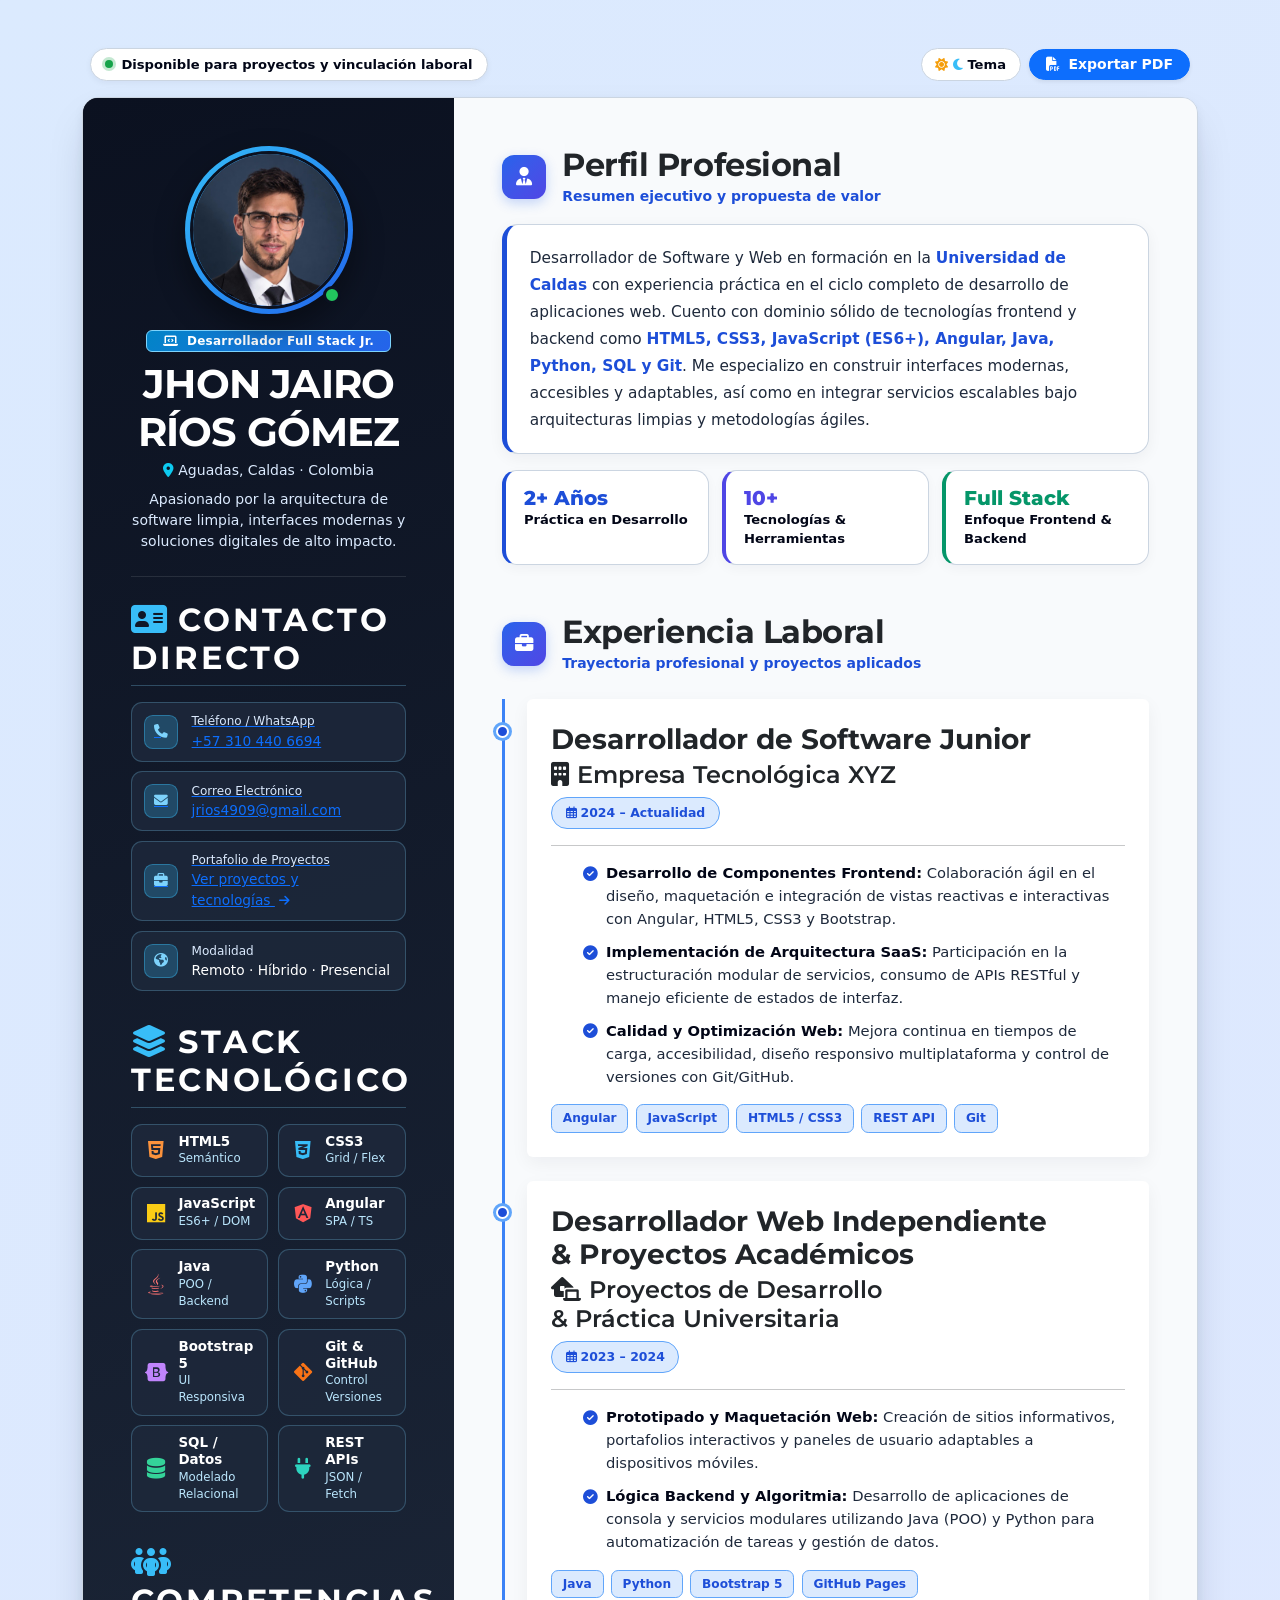
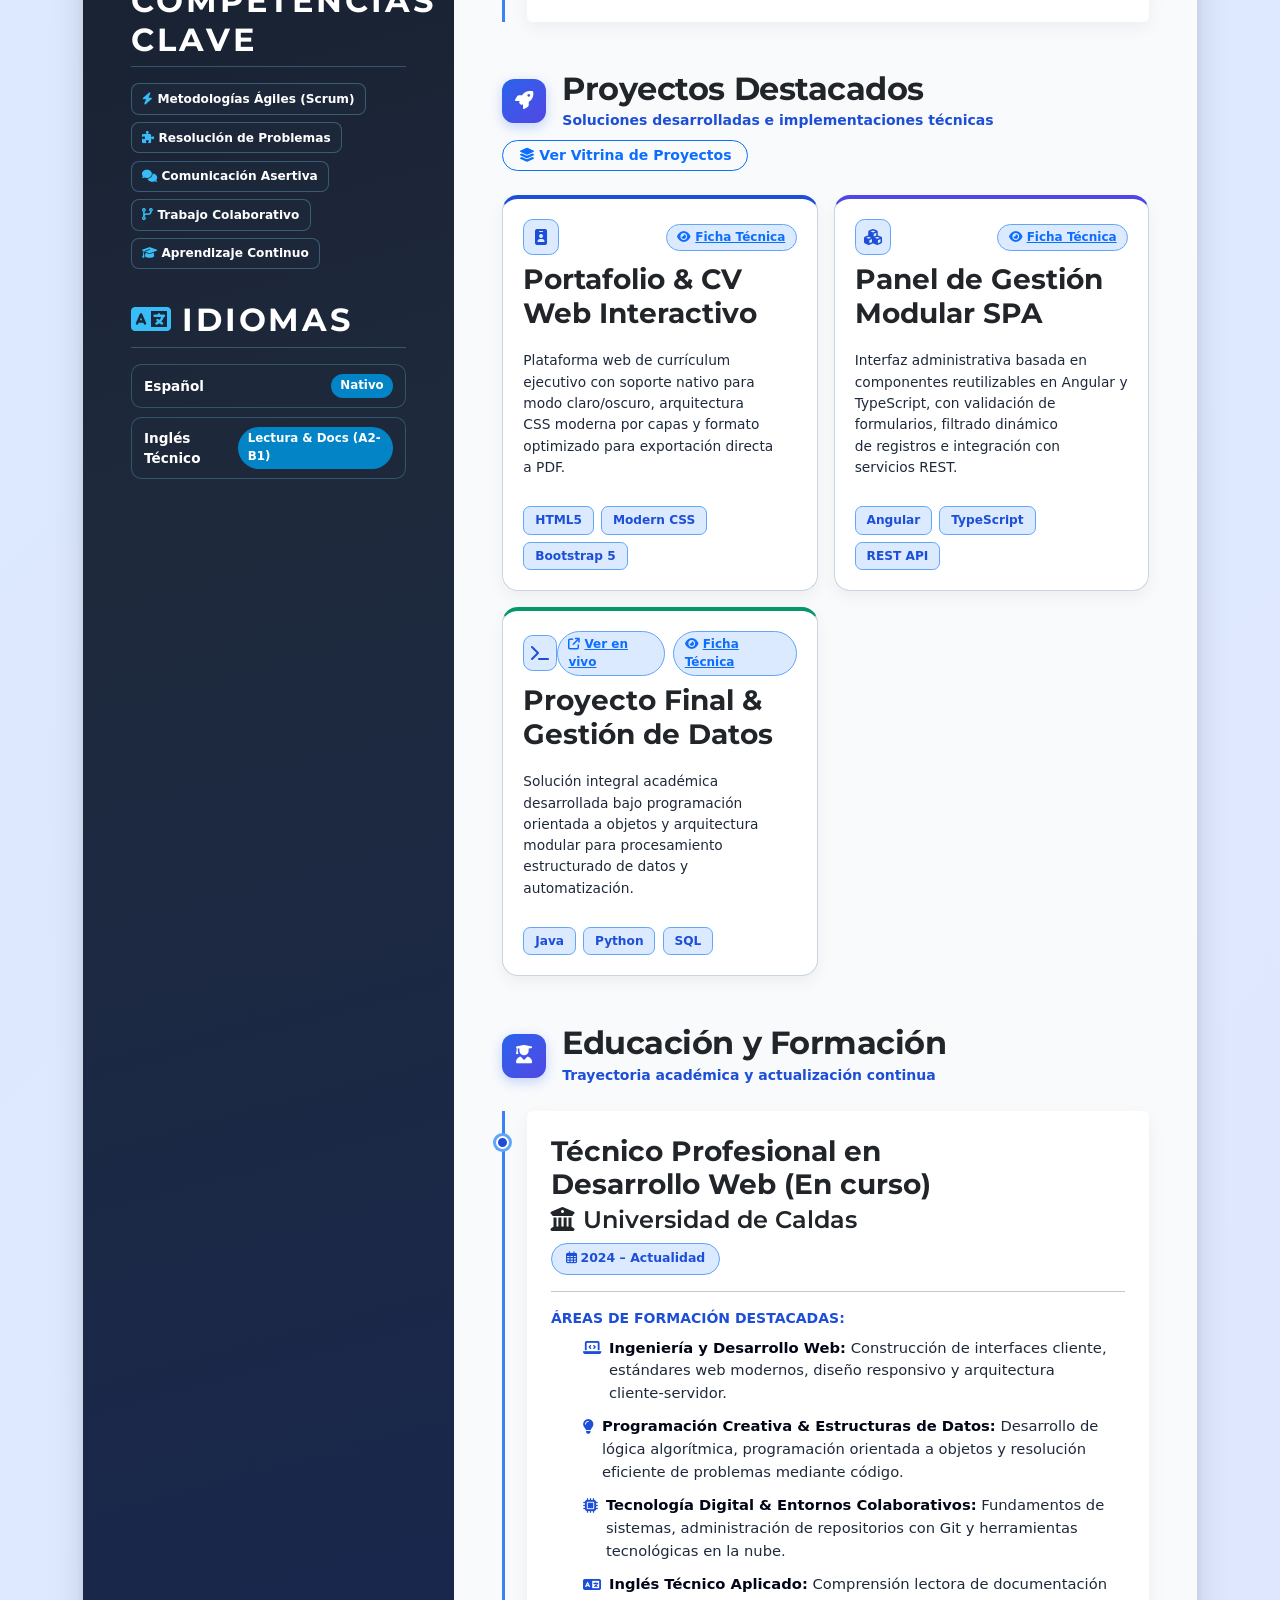
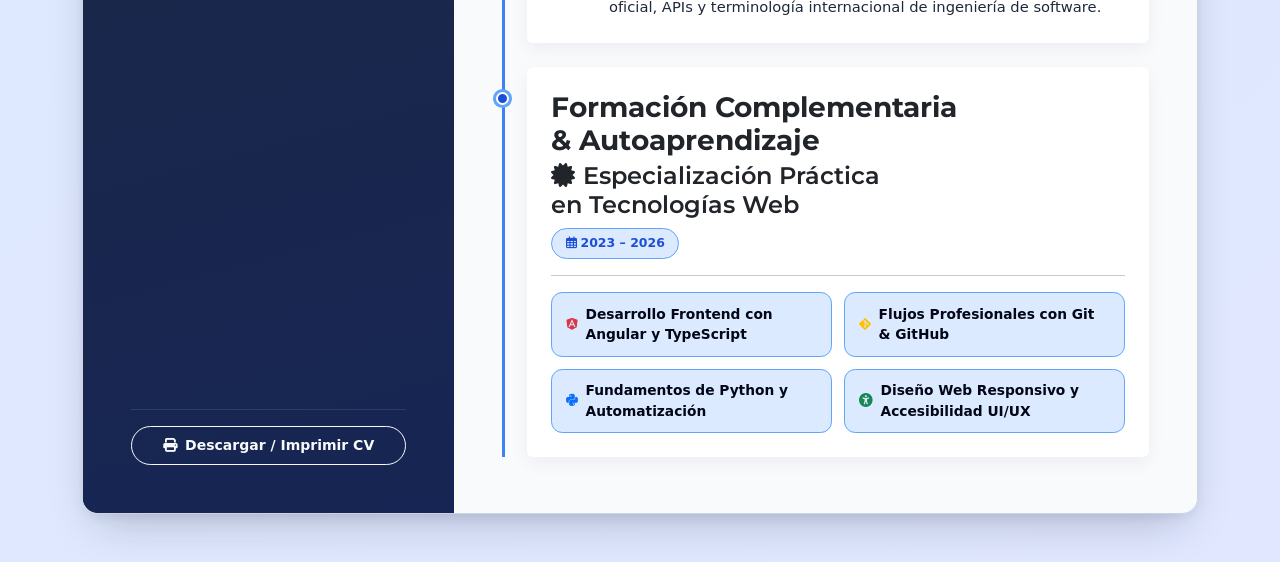
==== commit 11bab2d3: "Publicar solucion completa Dulce Tentacion en subcarpeta dulce-tentacion con tienda virtual, panel a" ====
--- a/index.html
+++ b/index.html
@@ -416,7 +416,7 @@
                             <div class="project-header">
                                 <div class="d-flex justify-content-between align-items-center mb-2">
                                     <span class="project-icon"><i class="fas fa-terminal" aria-hidden="true"></i></span>
-                                    <a href="portafolio.html#proyecto-final" class="project-link" title="Ver ficha técnica y tecnologías">
+                                    <a href="dulce-tentacion/" class="project-link text-primary fw-bold me-2" title="Abrir Dulce Tentación"><i class="fas fa-arrow-up-right-from-square me-1"></i>Ver en vivo</a><a href="portafolio.html#proyecto-final" class="project-link" title="Ver ficha técnica y tecnologías">
                                         <i class="fas fa-eye me-1" aria-hidden="true"></i>Ficha Técnica
                                     </a>
                                 </div>
